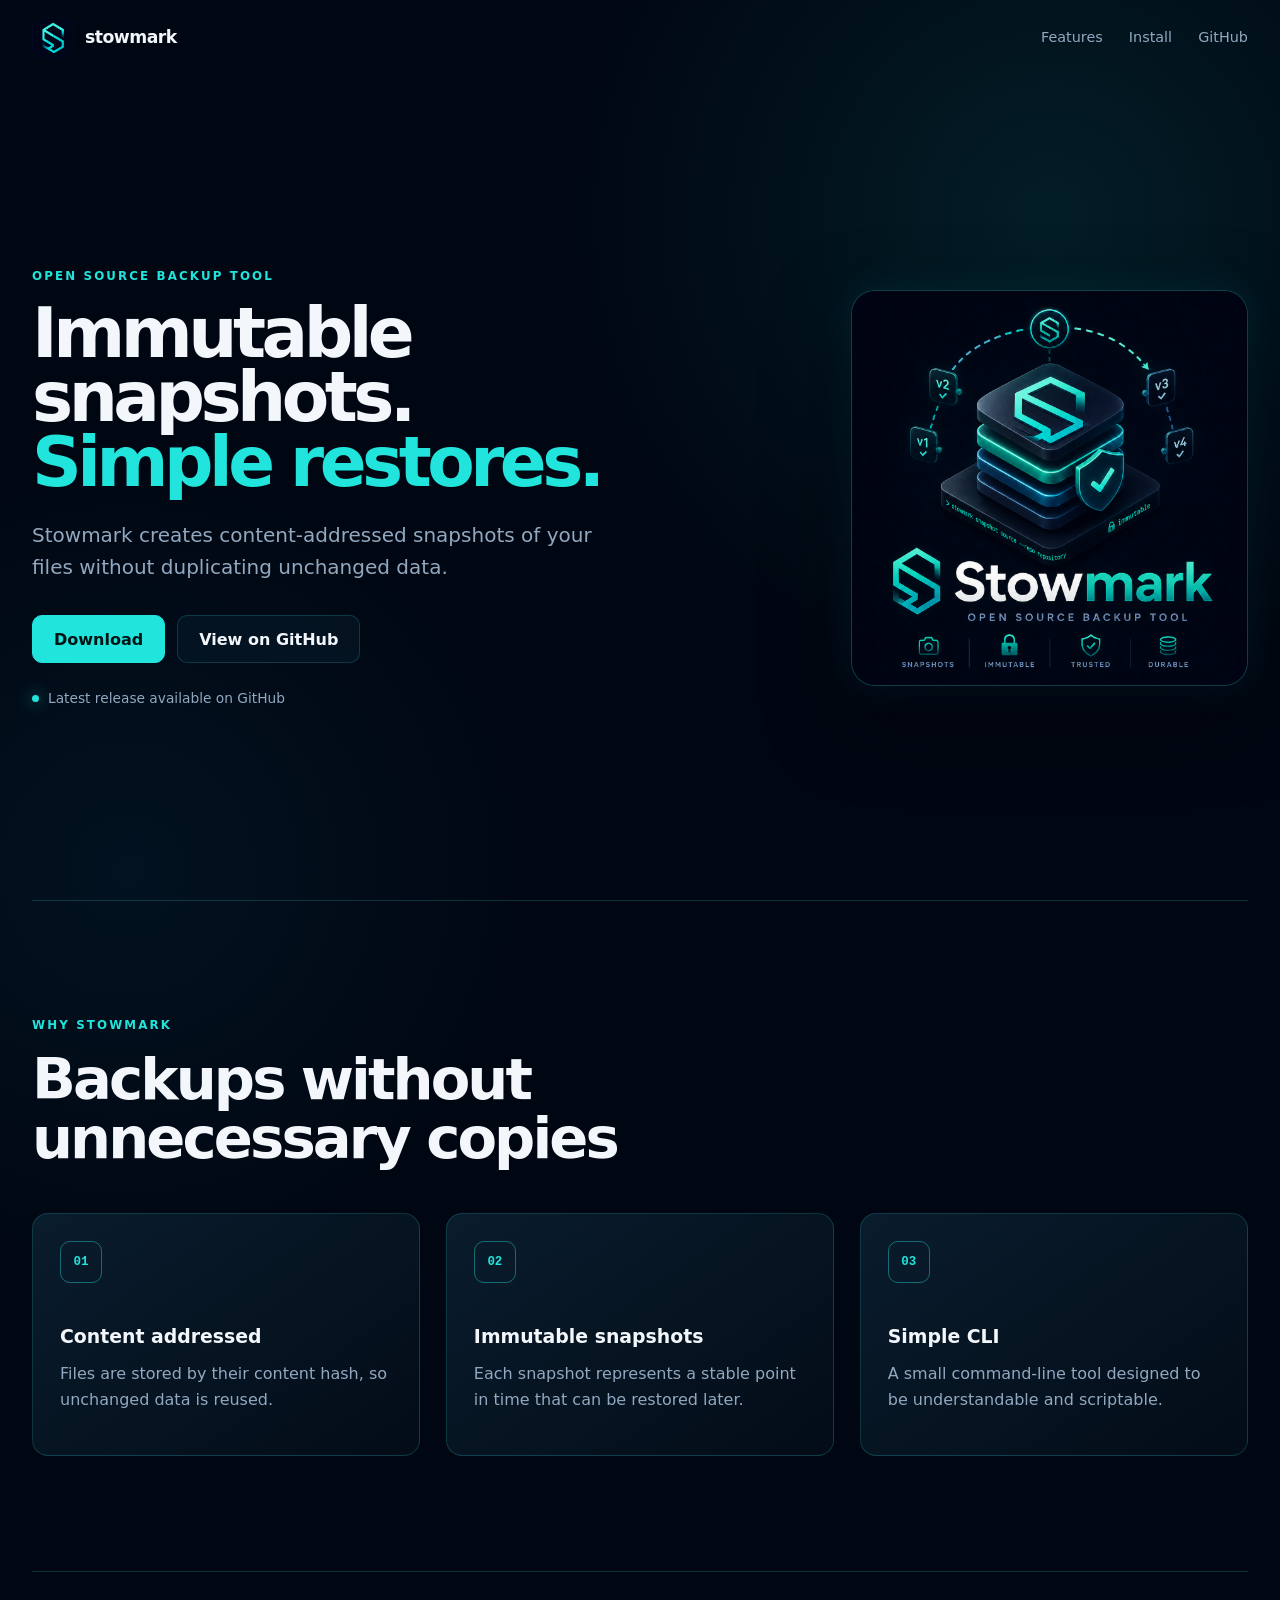
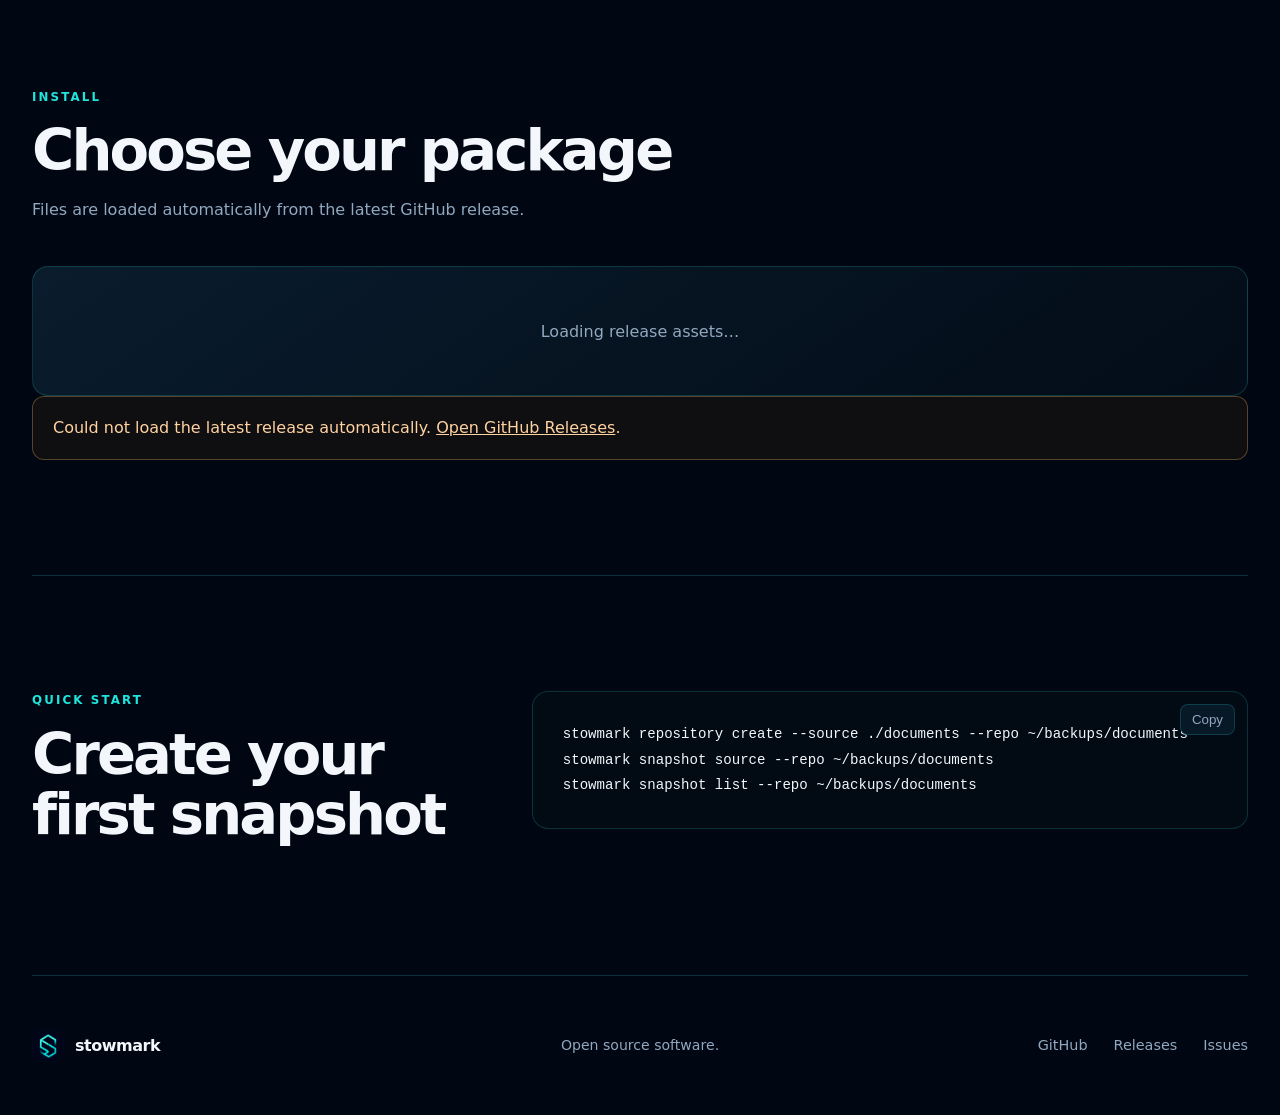
==== web/index.html @ eb245855 "Adding web" ====
<!doctype html>
<html lang="en">
<head>
  <meta charset="utf-8">
  <meta name="viewport" content="width=device-width, initial-scale=1">
  <meta name="description" content="Stowmark is a simple open-source snapshot and backup tool.">
  <meta name="theme-color" content="#00061a">

  <meta property="og:title" content="Stowmark">
  <meta property="og:description" content="Immutable snapshots. Simple restores.">
  <meta property="og:type" content="website">
  <meta property="og:url" content="https://stowmark.dev">
  <meta property="og:image" content="https://stowmark.dev/assets/brand-image.png">

  <title>Stowmark — Snapshot & backup tool</title>

  <link rel="icon" href="assets/favicon.png" type="image/png">
  <link rel="stylesheet" href="styles.css">
  <script src="app.js" defer></script>
</head>
<body>
  <header class="site-header">
    <a class="brand" href="/" aria-label="Stowmark home">
      <img src="assets/favicon.png" alt="" width="42" height="42">
      <span>stowmark</span>
    </a>

    <nav aria-label="Main navigation">
      <a href="#features">Features</a>
      <a href="#install">Install</a>
      <a href="https://github.com/bruli-lab/stowmark" rel="noreferrer">GitHub</a>
    </nav>
  </header>

  <main>
    <section class="hero">
      <div class="hero-copy">
        <p class="eyebrow">OPEN SOURCE BACKUP TOOL</p>
        <h1>Immutable snapshots.<br><span>Simple restores.</span></h1>
        <p class="lead">
          Stowmark creates content-addressed snapshots of your files without
          duplicating unchanged data.
        </p>

        <div class="hero-actions">
          <a class="button button-primary" href="#downloads">Download</a>
          <a class="button button-secondary"
             href="https://github.com/bruli-lab/stowmark"
             rel="noreferrer">
            View on GitHub
          </a>
        </div>

        <p class="release-line">
          <span class="status-dot" aria-hidden="true"></span>
          <span id="release-summary">Loading latest release…</span>
        </p>
      </div>
      <div class="hero-visual">
        <figure class="brand-image-card">
          <img
            src="assets/brand-image.png"
            alt="Stowmark open source backup tool: snapshots, immutable storage, trusted and durable"
            width="1280"
            height="1280"
          >
        </figure>
      </div>
    </section>

    <section class="section" id="features">
      <div class="section-heading">
        <p class="eyebrow">WHY STOWMARK</p>
        <h2>Backups without unnecessary copies</h2>
      </div>

      <div class="feature-grid">
        <article class="feature-card">
          <div class="feature-icon">01</div>
          <h3>Content addressed</h3>
          <p>Files are stored by their content hash, so unchanged data is reused.</p>
        </article>

        <article class="feature-card">
          <div class="feature-icon">02</div>
          <h3>Immutable snapshots</h3>
          <p>Each snapshot represents a stable point in time that can be restored later.</p>
        </article>

        <article class="feature-card">
          <div class="feature-icon">03</div>
          <h3>Simple CLI</h3>
          <p>A small command-line tool designed to be understandable and scriptable.</p>
        </article>
      </div>
    </section>

    <section class="section install-section" id="install">
      <div class="section-heading">
        <p class="eyebrow">INSTALL</p>
        <h2>Choose your package</h2>
        <p id="downloads" class="section-description">
          Files are loaded automatically from the latest GitHub release.
        </p>
      </div>

      <div id="download-grid" class="download-grid" aria-live="polite">
        <div class="download-placeholder">Loading release assets…</div>
      </div>

      <div id="release-error" class="release-error" hidden>
        Could not load the latest release automatically.
        <a href="https://github.com/bruli-lab/stowmark/releases/latest">Open GitHub Releases</a>.
      </div>
    </section>

    <section class="section quick-start">
      <div>
        <p class="eyebrow">QUICK START</p>
        <h2>Create your first snapshot</h2>
      </div>

      <div class="code-block">
        <button type="button" class="copy-button" data-copy-target="quick-start-code">
          Copy
        </button>
        <pre><code id="quick-start-code">stowmark repository create --source ./documents --repo ~/backups/documents
stowmark snapshot source --repo ~/backups/documents
stowmark snapshot list --repo ~/backups/documents</code></pre>
      </div>
    </section>
  </main>

  <footer>
    <div class="footer-brand">
      <img src="assets/favicon.png" alt="" width="32" height="32">
      <span>stowmark</span>
    </div>
    <p>Open source software.</p>
    <div class="footer-links">
      <a href="https://github.com/bruli-lab/stowmark">GitHub</a>
      <a href="https://github.com/bruli-lab/stowmark/releases">Releases</a>
      <a href="https://github.com/bruli-lab/stowmark/issues">Issues</a>
    </div>
  </footer>
</body>
</html>
---- web/styles.css ----
:root {
  color-scheme: dark;
  --bg: #000712;
  --bg-soft: #03101c;
  --surface: #071827;
  --surface-2: #0b2031;
  --border: rgba(46, 231, 224, 0.18);
  --border-hover: rgba(46, 231, 224, 0.4);
  --text: #f3f7fb;
  --muted: #91a8c0;
  --accent: #21e4dc;
  --accent-soft: #55f1e6;
  --blue: #2498c7;
  --max-width: 1540px;
}

* {
  box-sizing: border-box;
}

html {
  scroll-behavior: smooth;
}

body {
  margin: 0;
  min-width: 320px;
  color: var(--text);
  background:
    radial-gradient(circle at 82% 8%, rgba(33, 228, 220, 0.1), transparent 30rem),
    radial-gradient(circle at 10% 32%, rgba(36, 152, 199, 0.08), transparent 25rem),
    var(--bg);
  font-family: Inter, ui-sans-serif, system-ui, -apple-system, BlinkMacSystemFont,
    "Segoe UI", sans-serif;
  line-height: 1.6;
}

a {
  color: inherit;
}

img {
  max-width: 100%;
}

.site-header,
.hero,
.section,
footer {
  width: min(calc(100% - clamp(32px, 5vw, 96px)), var(--max-width));
  margin-inline: auto;
}

.site-header {
  min-height: 76px;
  display: flex;
  align-items: center;
  justify-content: space-between;
  gap: 24px;
}

.brand,
.footer-brand {
  display: inline-flex;
  align-items: center;
  gap: 11px;
  color: var(--text);
  text-decoration: none;
  font-weight: 760;
  letter-spacing: -0.03em;
}

.brand img,
.footer-brand img {
  display: block;
  border-radius: 10px;
}

.brand {
  font-size: 1.08rem;
}

nav,
.footer-links {
  display: flex;
  align-items: center;
  gap: 26px;
}

nav a,
.footer-links a {
  color: var(--muted);
  text-decoration: none;
  font-size: 0.9rem;
}

nav a:hover,
.footer-links a:hover {
  color: var(--accent-soft);
}

.hero {
  min-height: calc(100vh - 76px);
  padding: clamp(56px, 7vw, 108px) 0;
  display: grid;
  grid-template-columns: minmax(0, 1.18fr) minmax(320px, 0.82fr);
  align-items: center;
  gap: clamp(52px, 6vw, 112px);
}

.hero-copy {
  min-width: 0;
  max-width: 780px;
}

.eyebrow {
  margin: 0 0 15px;
  color: var(--accent);
  font-size: 0.74rem;
  font-weight: 800;
  letter-spacing: 0.18em;
}

h1,
h2,
h3,
p {
  margin-top: 0;
}

h1 {
  margin-bottom: 24px;
  font-size: clamp(3.6rem, 5.4vw, 6.6rem);
  line-height: 0.94;
  letter-spacing: -0.065em;
}

h1 span {
  color: var(--accent);
}

.lead {
  max-width: 580px;
  margin-bottom: 32px;
  color: var(--muted);
  font-size: clamp(1.05rem, 1.6vw, 1.25rem);
}

.hero-actions {
  display: flex;
  flex-wrap: wrap;
  gap: 12px;
}

.button {
  min-height: 48px;
  padding: 0 21px;
  border: 1px solid var(--border);
  border-radius: 10px;
  display: inline-flex;
  align-items: center;
  justify-content: center;
  text-decoration: none;
  font-weight: 750;
  transition: transform 160ms ease, border-color 160ms ease, background 160ms ease;
}

.button:hover {
  transform: translateY(-2px);
}

.button-primary {
  border-color: var(--accent);
  color: #001416;
  background: var(--accent);
}

.button-primary:hover {
  background: var(--accent-soft);
}

.button-secondary {
  background: rgba(7, 24, 39, 0.68);
}

.button-secondary:hover {
  border-color: var(--border-hover);
}

.release-line {
  margin: 24px 0 0;
  display: flex;
  align-items: center;
  gap: 9px;
  color: var(--muted);
  font-size: 0.86rem;
}

.status-dot {
  width: 7px;
  height: 7px;
  flex: 0 0 auto;
  border-radius: 50%;
  background: var(--accent);
  box-shadow: 0 0 16px rgba(33, 228, 220, 0.8);
}

.hero-visual {
  min-width: 0;
  width: clamp(320px, 31vw, 520px);
  max-width: 100%;
  justify-self: end;
}

.brand-image-card {
  width: 100%;
  max-width: 100%;
  margin: 0;
  overflow: hidden;
  border: 1px solid var(--border);
  border-radius: 24px;
  background: var(--surface);
  box-shadow:
    0 28px 80px rgba(0, 2, 12, 0.55),
    0 0 38px rgba(33, 228, 220, 0.1);
}

.brand-image-card img {
  display: block;
  width: 100%;
  max-width: 100%;
  height: auto;
  aspect-ratio: 1 / 1;
  object-fit: contain;
}

.section {
  padding: clamp(76px, 9vw, 116px) 0;
  border-top: 1px solid var(--border);
}

.section-heading {
  max-width: 720px;
  margin-bottom: 44px;
}

h2 {
  margin-bottom: 16px;
  font-size: clamp(2.25rem, 4.5vw, 4rem);
  line-height: 1.03;
  letter-spacing: -0.05em;
}

h3 {
  margin-bottom: 10px;
  font-size: 1.18rem;
}

.section-description,
.feature-card p,
.download-card p,
footer p {
  color: var(--muted);
}

.feature-grid,
.download-grid {
  display: grid;
  grid-template-columns: repeat(3, minmax(0, 1fr));
  gap: clamp(18px, 2vw, 28px);
}

.feature-card,
.download-card,
.download-placeholder {
  min-width: 0;
  padding: 27px;
  border: 1px solid var(--border);
  border-radius: 16px;
  background: linear-gradient(145deg, rgba(11, 32, 49, 0.88), rgba(3, 13, 24, 0.92));
}

.feature-card {
  min-height: 218px;
}

.feature-icon {
  width: 42px;
  height: 42px;
  margin-bottom: 38px;
  border: 1px solid var(--border-hover);
  border-radius: 10px;
  display: grid;
  place-items: center;
  color: var(--accent);
  font: 700 0.78rem/1 monospace;
}

.download-card {
  min-height: 205px;
  display: flex;
  flex-direction: column;
}

.download-card-header {
  display: flex;
  align-items: flex-start;
  justify-content: space-between;
  gap: 14px;
}

.download-card h3 {
  overflow-wrap: anywhere;
}

.asset-size {
  flex: 0 0 auto;
  color: var(--muted);
  font-size: 0.8rem;
}

.asset-kind {
  margin-bottom: 22px;
  font-family: monospace;
  font-size: 0.8rem;
}

.download-link {
  margin-top: auto;
  color: var(--accent-soft);
  text-decoration: none;
  font-weight: 760;
}

.download-link::after {
  content: " ↓";
}

.download-placeholder {
  grid-column: 1 / -1;
  min-height: 130px;
  display: grid;
  place-items: center;
  color: var(--muted);
}

.release-error {
  padding: 18px 20px;
  border: 1px solid rgba(255, 184, 102, 0.3);
  border-radius: 12px;
  color: #ffd2a0;
  background: rgba(120, 67, 14, 0.12);
}

.quick-start {
  display: grid;
  grid-template-columns: minmax(240px, 0.75fr) minmax(0, 1.25fr);
  align-items: start;
  gap: clamp(34px, 6vw, 70px);
}

.code-block {
  min-width: 0;
  position: relative;
  overflow: hidden;
  border: 1px solid var(--border);
  border-radius: 16px;
  background: #020b14;
}

pre {
  margin: 0;
  overflow-x: auto;
}

.code-block pre {
  padding: 30px;
}

code {
  font-family: "SFMono-Regular", Consolas, "Liberation Mono", monospace;
  font-size: 0.88rem;
  line-height: 1.8;
}

.copy-button {
  position: absolute;
  top: 12px;
  right: 12px;
  padding: 7px 11px;
  border: 1px solid var(--border);
  border-radius: 8px;
  color: var(--muted);
  background: var(--surface);
  cursor: pointer;
}

.copy-button:hover {
  color: var(--text);
  border-color: var(--border-hover);
}

footer {
  min-height: 140px;
  padding: 38px 0;
  border-top: 1px solid var(--border);
  display: grid;
  grid-template-columns: 1fr auto 1fr;
  align-items: center;
  gap: 24px;
}

footer p {
  margin: 0;
  font-size: 0.88rem;
}

.footer-links {
  justify-self: end;
}

@media (max-width: 1180px) {
  .hero {
    grid-template-columns: minmax(0, 1fr) minmax(300px, 420px);
    gap: 48px;
  }

  .hero-visual {
    width: min(100%, 420px);
  }

  h1 {
    font-size: clamp(3.2rem, 6vw, 5.2rem);
  }

  .feature-grid,
  .download-grid {
    grid-template-columns: repeat(2, minmax(0, 1fr));
  }
}

@media (max-width: 860px) {
  .hero {
    min-height: auto;
    grid-template-columns: 1fr;
    gap: 44px;
  }

  .hero-copy {
    max-width: 760px;
  }

  .hero-visual {
    width: min(78vw, 520px);
    justify-self: center;
  }
}

@media (max-width: 760px) {
  .site-header,
  .hero,
  .section,
  footer {
    width: min(calc(100% - 32px), var(--max-width));
  }

  .site-header {
    min-height: 68px;
  }

  nav {
    gap: 18px;
  }

  .hero {
    padding: 54px 0 76px;
    gap: 40px;
  }

  .hero-copy {
    max-width: 620px;
  }

  .hero-visual {
    width: min(88vw, 500px);
    max-width: 100%;
    justify-self: center;
  }

  .quick-start {
    grid-template-columns: 1fr;
  }

  footer {
    grid-template-columns: 1fr;
  }

  .footer-links {
    justify-self: start;
  }
}

@media (max-width: 540px) {
  .site-header,
  .hero,
  .section,
  footer {
    width: min(calc(100% - 24px), var(--max-width));
  }

  nav a:not(:last-child) {
    display: none;
  }

  h1 {
    font-size: clamp(2.75rem, 15vw, 4rem);
  }

  .lead {
    font-size: 1rem;
  }

  .hero-actions {
    display: grid;
    grid-template-columns: 1fr;
  }

  .button {
    width: 100%;
  }

  .hero-visual {
    width: 100%;
  }

  .brand-image-card {
    border-radius: 17px;
  }

  .feature-grid,
  .download-grid {
    grid-template-columns: 1fr;
  }

  .feature-card,
  .download-card {
    min-height: auto;
  }

  .code-block pre {
    padding: 54px 20px 22px;
  }

  code {
    font-size: 0.8rem;
  }
}

::selection {
  color: #001416;
  background: var(--accent);
}


@media (max-width: 380px) {
  .hero-visual {
    width: 100%;
  }

  .brand-image-card {
    border-radius: 14px;
  }
}
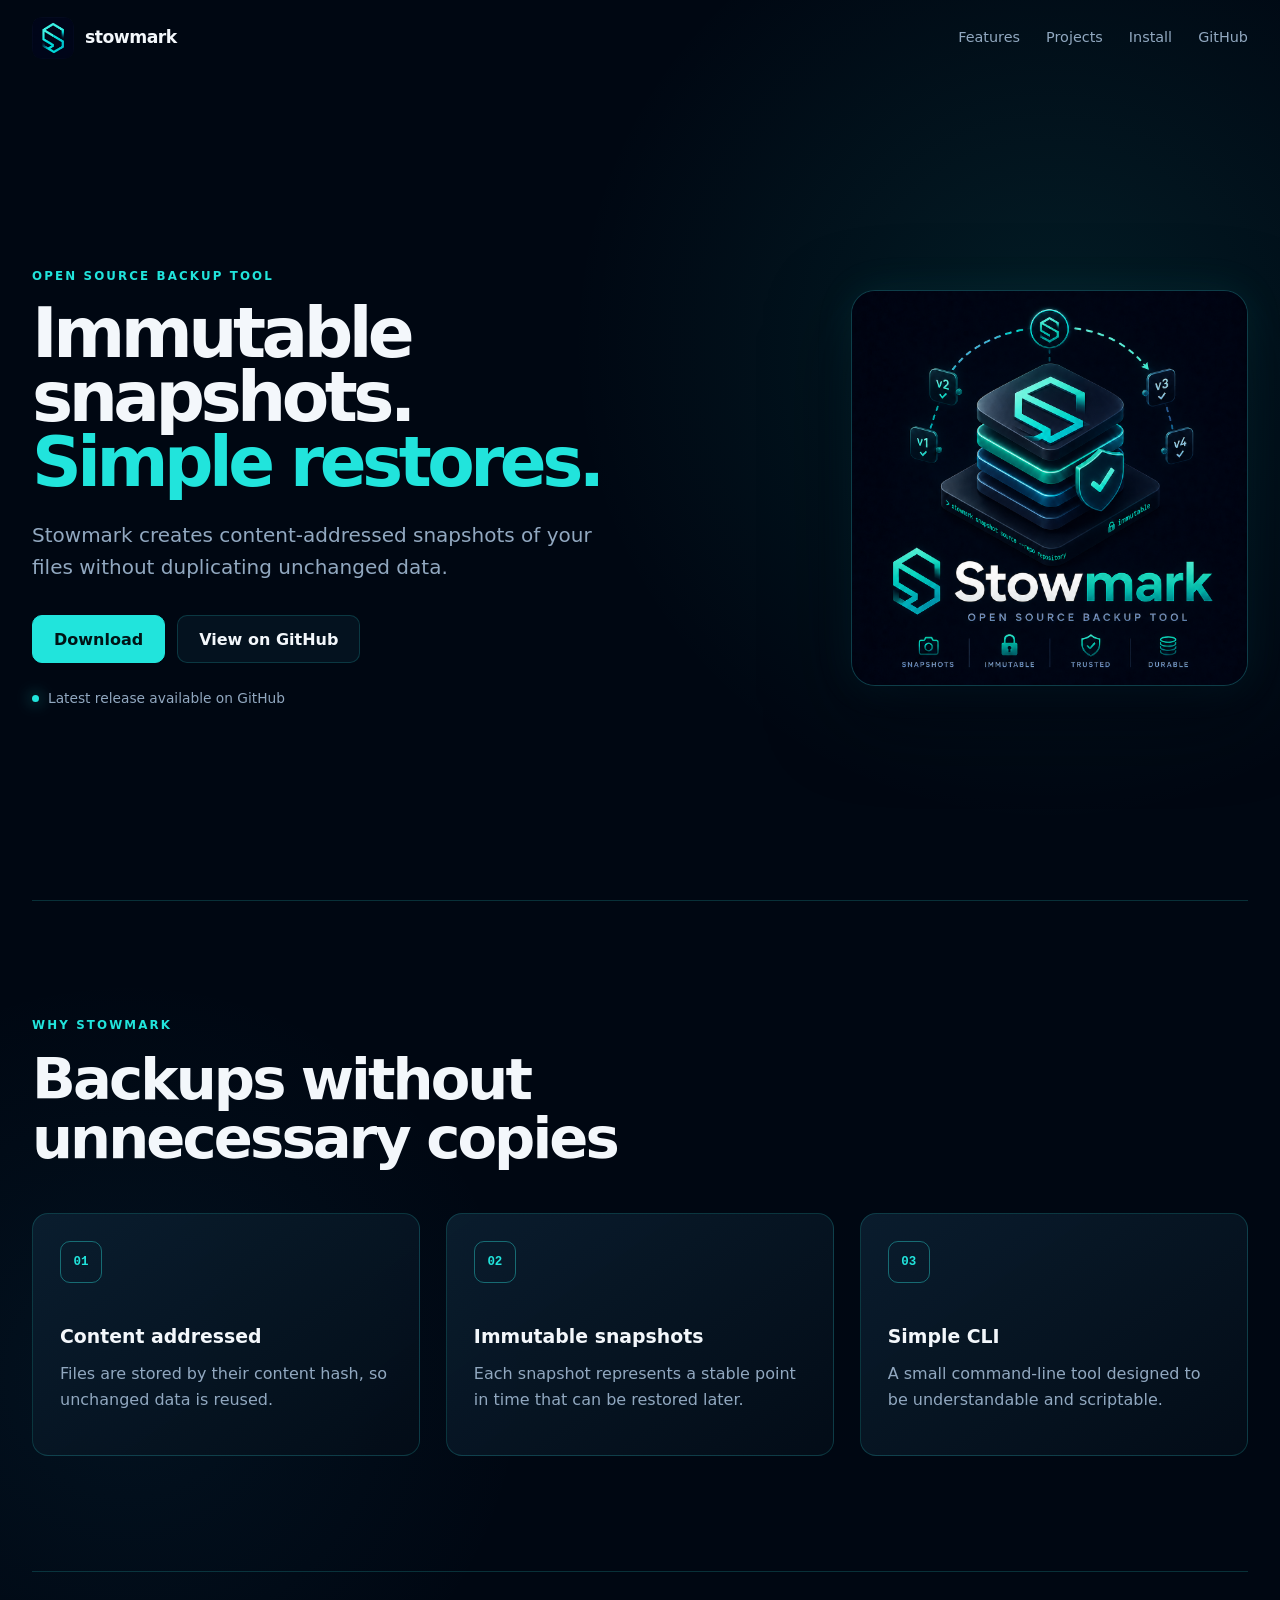
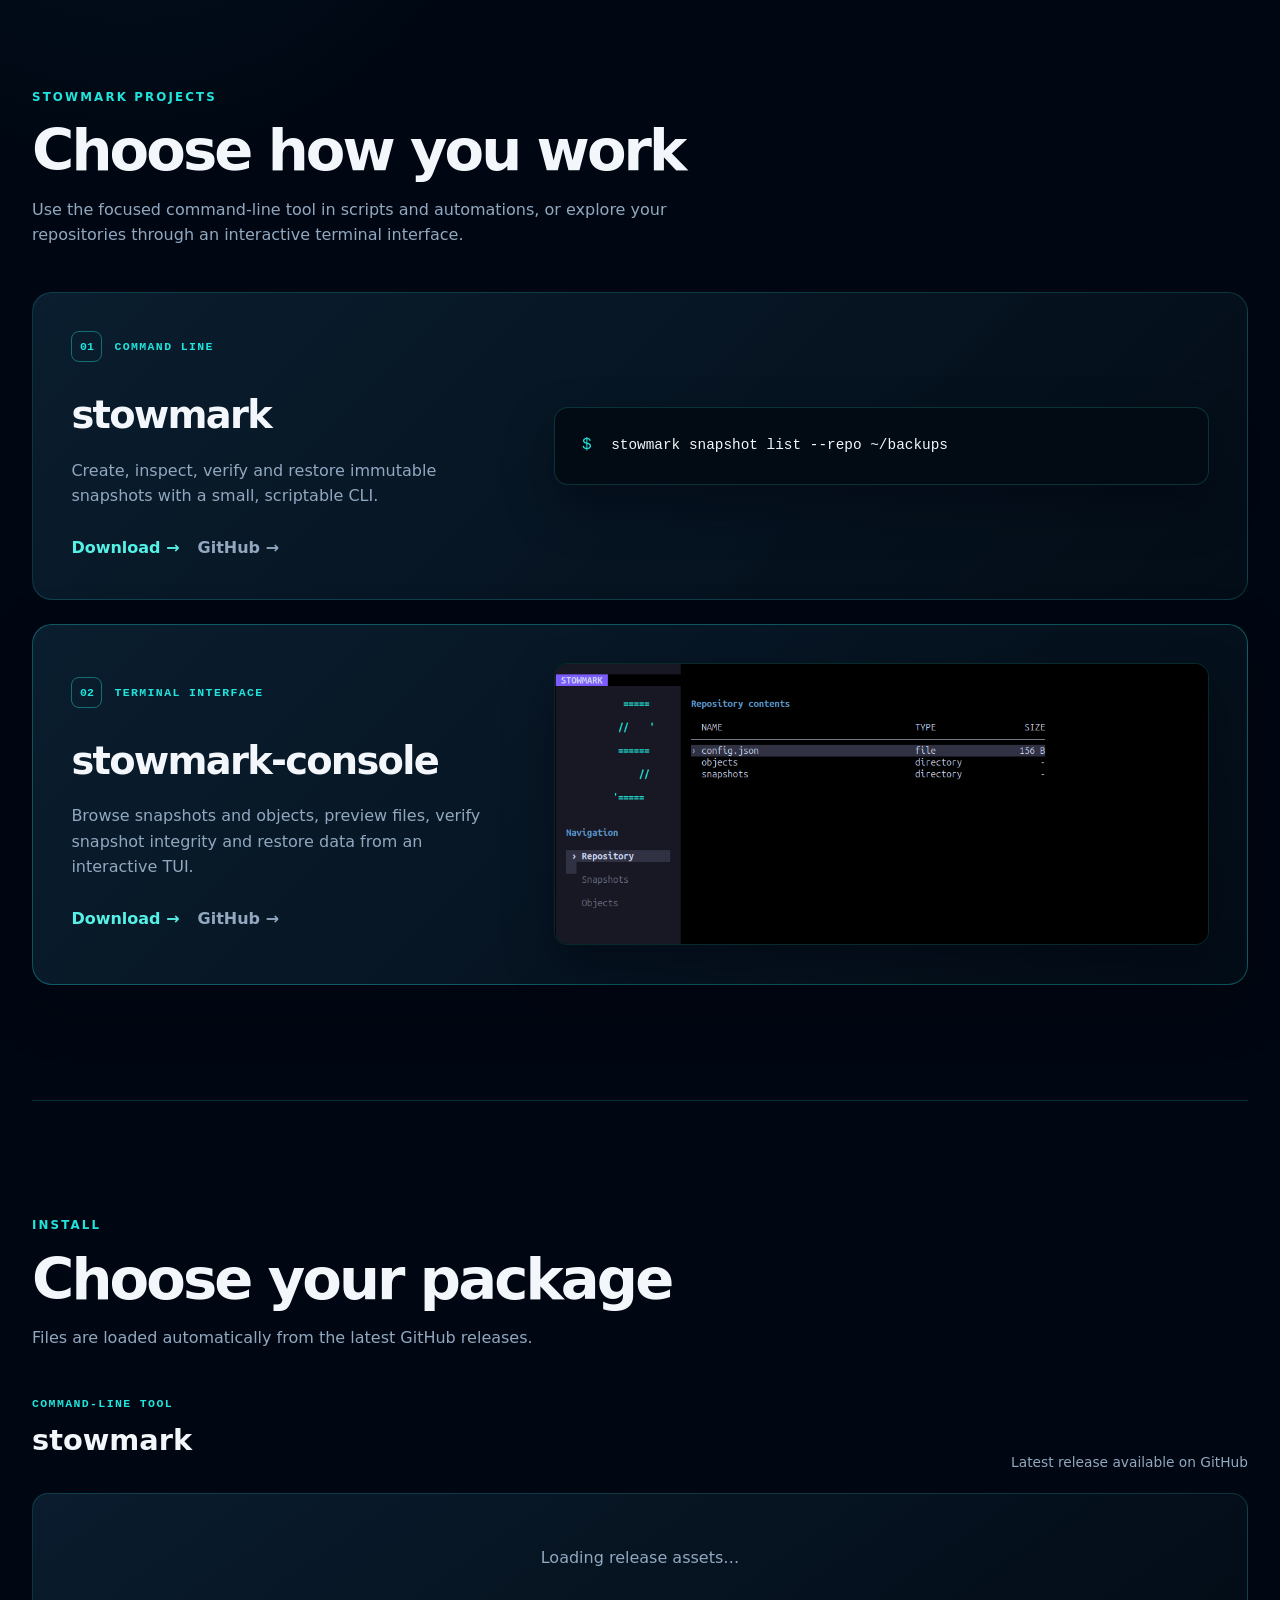
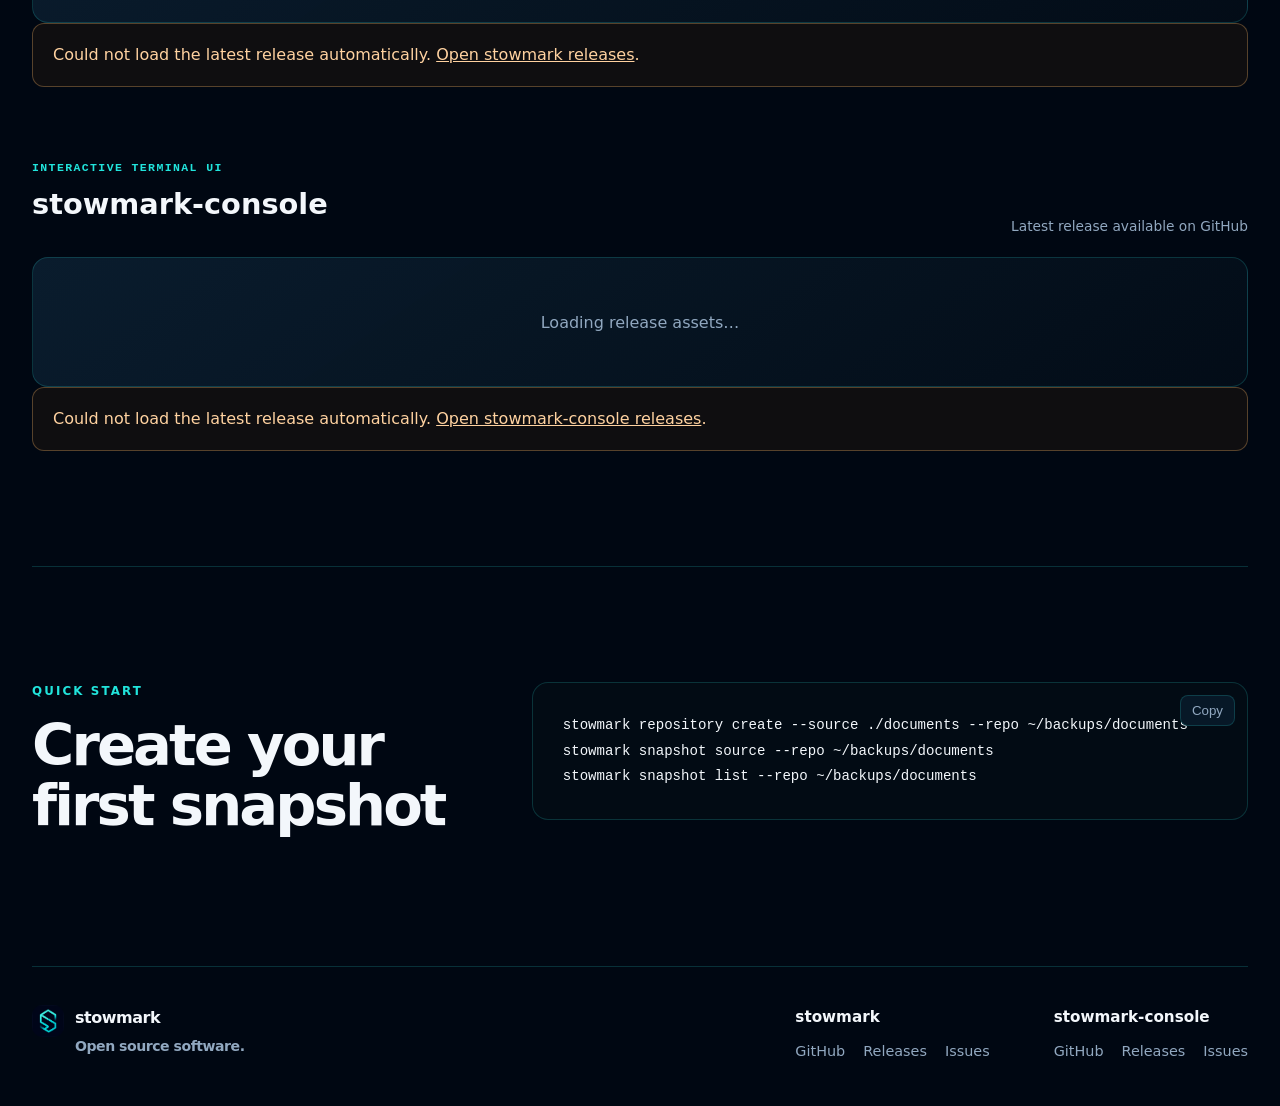
==== commit 0c692401: "Update web." ====
--- a/web/index.html
+++ b/web/index.html
@@ -1,147 +1,270 @@
- <!doctype html>
+<!doctype html>
 <html lang="en">
 <head>
-  <meta charset="utf-8">
-  <meta name="viewport" content="width=device-width, initial-scale=1">
-  <meta name="description" content="Stowmark is a simple open-source snapshot and backup tool.">
-  <meta name="theme-color" content="#00061a">
-
-  <meta property="og:title" content="Stowmark">
-  <meta property="og:description" content="Immutable snapshots. Simple restores.">
-  <meta property="og:type" content="website">
-  <meta property="og:url" content="https://stowmark.dev">
-  <meta property="og:image" content="https://stowmark.dev/assets/brand-image.png">
-
-  <title>Stowmark — Snapshot & backup tool</title>
-
-  <link rel="icon" href="assets/favicon.png" type="image/png">
-  <link rel="stylesheet" href="styles.css">
-  <script src="app.js" defer></script>
+    <meta charset="utf-8">
+    <meta name="viewport" content="width=device-width, initial-scale=1">
+    <meta name="description" content="Stowmark is a simple open-source snapshot and backup tool.">
+    <meta name="theme-color" content="#00061a">
+
+    <meta property="og:title" content="Stowmark">
+    <meta property="og:description" content="Immutable snapshots. Simple restores.">
+    <meta property="og:type" content="website">
+    <meta property="og:url" content="https://stowmark.dev">
+    <meta property="og:image" content="https://stowmark.dev/assets/brand-image.png">
+
+    <title>Stowmark — Snapshot & backup tool</title>
+
+    <link rel="icon" href="assets/favicon.png" type="image/png">
+    <link rel="stylesheet" href="styles.css">
+    <script src="app.js" defer></script>
 </head>
 <body>
-  <header class="site-header">
+<header class="site-header">
     <a class="brand" href="/" aria-label="Stowmark home">
-      <img src="assets/favicon.png" alt="" width="42" height="42">
-      <span>stowmark</span>
+        <img src="assets/favicon.png" alt="" width="42" height="42">
+        <span>stowmark</span>
     </a>
 
     <nav aria-label="Main navigation">
-      <a href="#features">Features</a>
-      <a href="#install">Install</a>
-      <a href="https://github.com/bruli-lab/stowmark" rel="noreferrer">GitHub</a>
+        <a href="#features">Features</a>
+        <a href="#projects">Projects</a>
+        <a href="#install">Install</a>
+        <a href="https://github.com/bruli-lab/stowmark" rel="noreferrer">GitHub</a>
     </nav>
-  </header>
-
-  <main>
+</header>
+
+<main>
     <section class="hero">
-      <div class="hero-copy">
-        <p class="eyebrow">OPEN SOURCE BACKUP TOOL</p>
-        <h1>Immutable snapshots.<br><span>Simple restores.</span></h1>
-        <p class="lead">
-          Stowmark creates content-addressed snapshots of your files without
-          duplicating unchanged data.
-        </p>
-
-        <div class="hero-actions">
-          <a class="button button-primary" href="#downloads">Download</a>
-          <a class="button button-secondary"
-             href="https://github.com/bruli-lab/stowmark"
-             rel="noreferrer">
-            View on GitHub
-          </a>
-        </div>
-
-        <p class="release-line">
-          <span class="status-dot" aria-hidden="true"></span>
-          <span id="release-summary">Loading latest release…</span>
-        </p>
-      </div>
-      <div class="hero-visual">
-        <figure class="brand-image-card">
-          <img
-            src="assets/brand-image.png"
-            alt="Stowmark open source backup tool: snapshots, immutable storage, trusted and durable"
-            width="1280"
-            height="1280"
-          >
-        </figure>
-      </div>
+        <div class="hero-copy">
+            <p class="eyebrow">OPEN SOURCE BACKUP TOOL</p>
+            <h1>Immutable snapshots.<br><span>Simple restores.</span></h1>
+            <p class="lead">
+                Stowmark creates content-addressed snapshots of your files without
+                duplicating unchanged data.
+            </p>
+
+            <div class="hero-actions">
+                <a class="button button-primary" href="#downloads">Download</a>
+                <a class="button button-secondary"
+                   href="https://github.com/bruli-lab/stowmark"
+                   rel="noreferrer">
+                    View on GitHub
+                </a>
+            </div>
+
+            <p class="release-line">
+                <span class="status-dot" aria-hidden="true"></span>
+                <span id="release-summary">Loading latest release…</span>
+            </p>
+        </div>
+        <div class="hero-visual">
+            <figure class="brand-image-card">
+                <img
+                        src="assets/brand-image.png"
+                        alt="Stowmark open source backup tool: snapshots, immutable storage, trusted and durable"
+                        width="1280"
+                        height="1280"
+                >
+            </figure>
+        </div>
     </section>
 
     <section class="section" id="features">
-      <div class="section-heading">
-        <p class="eyebrow">WHY STOWMARK</p>
-        <h2>Backups without unnecessary copies</h2>
-      </div>
-
-      <div class="feature-grid">
-        <article class="feature-card">
-          <div class="feature-icon">01</div>
-          <h3>Content addressed</h3>
-          <p>Files are stored by their content hash, so unchanged data is reused.</p>
-        </article>
-
-        <article class="feature-card">
-          <div class="feature-icon">02</div>
-          <h3>Immutable snapshots</h3>
-          <p>Each snapshot represents a stable point in time that can be restored later.</p>
-        </article>
-
-        <article class="feature-card">
-          <div class="feature-icon">03</div>
-          <h3>Simple CLI</h3>
-          <p>A small command-line tool designed to be understandable and scriptable.</p>
-        </article>
-      </div>
+        <div class="section-heading">
+            <p class="eyebrow">WHY STOWMARK</p>
+            <h2>Backups without unnecessary copies</h2>
+        </div>
+
+        <div class="feature-grid">
+            <article class="feature-card">
+                <div class="feature-icon">01</div>
+                <h3>Content addressed</h3>
+                <p>Files are stored by their content hash, so unchanged data is reused.</p>
+            </article>
+
+            <article class="feature-card">
+                <div class="feature-icon">02</div>
+                <h3>Immutable snapshots</h3>
+                <p>Each snapshot represents a stable point in time that can be restored later.</p>
+            </article>
+
+            <article class="feature-card">
+                <div class="feature-icon">03</div>
+                <h3>Simple CLI</h3>
+                <p>A small command-line tool designed to be understandable and scriptable.</p>
+            </article>
+        </div>
+    </section>
+
+    <section class="section projects-section" id="projects">
+        <div class="section-heading">
+            <p class="eyebrow">STOWMARK PROJECTS</p>
+            <h2>Choose how you work</h2>
+            <p class="section-description">
+                Use the focused command-line tool in scripts and automations, or explore
+                your repositories through an interactive terminal interface.
+            </p>
+        </div>
+
+        <div class="project-grid">
+            <article class="project-card">
+                <div class="project-card-copy">
+                    <div class="project-label">
+                        <span class="project-number">01</span>
+                        <span>Command line</span>
+                    </div>
+                    <h3>stowmark</h3>
+                    <p>
+                        Create, inspect, verify and restore immutable snapshots with a
+                        small, scriptable CLI.
+                    </p>
+                    <div class="project-links">
+                        <a class="project-link" href="#install">Download</a>
+                        <a class="project-link project-link-secondary"
+                           href="https://github.com/bruli-lab/stowmark"
+                           rel="noreferrer">
+                            GitHub
+                        </a>
+                    </div>
+                </div>
+
+                <div class="project-code" aria-label="Stowmark command-line example">
+                    <span class="terminal-prompt">$</span>
+                    <code>stowmark snapshot list --repo ~/backups</code>
+                </div>
+            </article>
+
+            <article class="project-card project-card-console">
+                <div class="project-card-copy">
+                    <div class="project-label">
+                        <span class="project-number">02</span>
+                        <span>Terminal interface</span>
+                    </div>
+                    <h3>stowmark-console</h3>
+                    <p>
+                        Browse snapshots and objects, preview files, verify snapshot
+                        integrity and restore data from an interactive TUI.
+                    </p>
+                    <div class="project-links">
+                        <a class="project-link"
+                           href="#console-downloads">
+                            Download
+                        </a>
+                        <a class="project-link project-link-secondary"
+                           href="https://github.com/bruli-lab/stowmark-console"
+                           rel="noreferrer">
+                            GitHub
+                        </a>
+                    </div>
+                </div>
+
+                <figure class="console-preview">
+                    <img
+                            src="./assets/stowmark-console.png"
+                            alt="stowmark-console showing the repository contents, navigation menu and STOWMARK ASCII logo"
+                            width="1000"
+                            height="430"
+                            loading="lazy"
+                    >
+                </figure>
+            </article>
+        </div>
     </section>
 
     <section class="section install-section" id="install">
-      <div class="section-heading">
-        <p class="eyebrow">INSTALL</p>
-        <h2>Choose your package</h2>
-        <p id="downloads" class="section-description">
-          Files are loaded automatically from the latest GitHub release.
-        </p>
-      </div>
-
-      <div id="download-grid" class="download-grid" aria-live="polite">
-        <div class="download-placeholder">Loading release assets…</div>
-      </div>
-
-      <div id="release-error" class="release-error" hidden>
-        Could not load the latest release automatically.
-        <a href="https://github.com/bruli-lab/stowmark/releases/latest">Open GitHub Releases</a>.
-      </div>
+        <div class="section-heading">
+            <p class="eyebrow">INSTALL</p>
+            <h2>Choose your package</h2>
+            <p class="section-description">
+                Files are loaded automatically from the latest GitHub releases.
+            </p>
+        </div>
+
+        <div class="release-group" id="downloads">
+            <div class="release-group-heading">
+                <div>
+                    <p class="release-project-label">COMMAND-LINE TOOL</p>
+                    <h3>stowmark</h3>
+                </div>
+                <p id="stowmark-release-summary">Loading latest release…</p>
+            </div>
+
+            <div id="stowmark-download-grid" class="download-grid" aria-live="polite">
+                <div class="download-placeholder">Loading release assets…</div>
+            </div>
+
+            <div id="stowmark-release-error" class="release-error" hidden>
+                Could not load the latest release automatically.
+                <a href="https://github.com/bruli-lab/stowmark/releases/latest">Open stowmark releases</a>.
+            </div>
+        </div>
+
+        <div class="release-group" id="console-downloads">
+            <div class="release-group-heading">
+                <div>
+                    <p class="release-project-label">INTERACTIVE TERMINAL UI</p>
+                    <h3>stowmark-console</h3>
+                </div>
+                <p id="console-release-summary">Loading latest release…</p>
+            </div>
+
+            <div id="console-download-grid" class="download-grid" aria-live="polite">
+                <div class="download-placeholder">Loading release assets…</div>
+            </div>
+
+            <div id="console-release-error" class="release-error" hidden>
+                Could not load the latest release automatically.
+                <a href="https://github.com/bruli-lab/stowmark-console/releases/latest">Open stowmark-console
+                    releases</a>.
+            </div>
+        </div>
     </section>
 
     <section class="section quick-start">
-      <div>
-        <p class="eyebrow">QUICK START</p>
-        <h2>Create your first snapshot</h2>
-      </div>
-
-      <div class="code-block">
-        <button type="button" class="copy-button" data-copy-target="quick-start-code">
-          Copy
-        </button>
-        <pre><code id="quick-start-code">stowmark repository create --source ./documents --repo ~/backups/documents
+        <div>
+            <p class="eyebrow">QUICK START</p>
+            <h2>Create your first snapshot</h2>
+        </div>
+
+        <div class="code-block">
+            <button type="button" class="copy-button" data-copy-target="quick-start-code">
+                Copy
+            </button>
+            <pre><code id="quick-start-code">stowmark repository create --source ./documents --repo ~/backups/documents
 stowmark snapshot source --repo ~/backups/documents
 stowmark snapshot list --repo ~/backups/documents</code></pre>
-      </div>
-    </section>
-  </main>
-
-  <footer>
+        </div>
+    </section>
+</main>
+
+<footer>
     <div class="footer-brand">
-      <img src="assets/favicon.png" alt="" width="32" height="32">
-      <span>stowmark</span>
+        <img src="assets/favicon.png" alt="" width="32" height="32">
+        <div>
+            <span>stowmark</span>
+            <p>Open source software.</p>
+        </div>
     </div>
-    <p>Open source software.</p>
-    <div class="footer-links">
-      <a href="https://github.com/bruli-lab/stowmark">GitHub</a>
-      <a href="https://github.com/bruli-lab/stowmark/releases">Releases</a>
-      <a href="https://github.com/bruli-lab/stowmark/issues">Issues</a>
+
+    <div class="footer-projects">
+        <div class="footer-project">
+            <strong>stowmark</strong>
+            <div class="footer-links">
+                <a href="https://github.com/bruli-lab/stowmark">GitHub</a>
+                <a href="https://github.com/bruli-lab/stowmark/releases">Releases</a>
+                <a href="https://github.com/bruli-lab/stowmark/issues">Issues</a>
+            </div>
+        </div>
+
+        <div class="footer-project">
+            <strong>stowmark-console</strong>
+            <div class="footer-links">
+                <a href="https://github.com/bruli-lab/stowmark-console">GitHub</a>
+                <a href="https://github.com/bruli-lab/stowmark-console/releases">Releases</a>
+                <a href="https://github.com/bruli-lab/stowmark-console/issues">Issues</a>
+            </div>
+        </div>
     </div>
-  </footer>
+</footer>
 </body>
 </html>
--- a/web/styles.css
+++ b/web/styles.css
@@ -1,573 +1,791 @@
 :root {
-  color-scheme: dark;
-  --bg: #000712;
-  --bg-soft: #03101c;
-  --surface: #071827;
-  --surface-2: #0b2031;
-  --border: rgba(46, 231, 224, 0.18);
-  --border-hover: rgba(46, 231, 224, 0.4);
-  --text: #f3f7fb;
-  --muted: #91a8c0;
-  --accent: #21e4dc;
-  --accent-soft: #55f1e6;
-  --blue: #2498c7;
-  --max-width: 1540px;
+    color-scheme: dark;
+    --bg: #000712;
+    --bg-soft: #03101c;
+    --surface: #071827;
+    --surface-2: #0b2031;
+    --border: rgba(46, 231, 224, 0.18);
+    --border-hover: rgba(46, 231, 224, 0.4);
+    --text: #f3f7fb;
+    --muted: #91a8c0;
+    --accent: #21e4dc;
+    --accent-soft: #55f1e6;
+    --blue: #2498c7;
+    --max-width: 1540px;
 }
 
 * {
-  box-sizing: border-box;
+    box-sizing: border-box;
 }
 
 html {
-  scroll-behavior: smooth;
+    scroll-behavior: smooth;
 }
 
 body {
-  margin: 0;
-  min-width: 320px;
-  color: var(--text);
-  background:
-    radial-gradient(circle at 82% 8%, rgba(33, 228, 220, 0.1), transparent 30rem),
+    margin: 0;
+    min-width: 320px;
+    color: var(--text);
+    background: radial-gradient(circle at 82% 8%, rgba(33, 228, 220, 0.1), transparent 30rem),
     radial-gradient(circle at 10% 32%, rgba(36, 152, 199, 0.08), transparent 25rem),
     var(--bg);
-  font-family: Inter, ui-sans-serif, system-ui, -apple-system, BlinkMacSystemFont,
+    font-family: Inter, ui-sans-serif, system-ui, -apple-system, BlinkMacSystemFont,
     "Segoe UI", sans-serif;
-  line-height: 1.6;
+    line-height: 1.6;
 }
 
 a {
-  color: inherit;
+    color: inherit;
 }
 
 img {
-  max-width: 100%;
+    max-width: 100%;
 }
 
 .site-header,
 .hero,
 .section,
 footer {
-  width: min(calc(100% - clamp(32px, 5vw, 96px)), var(--max-width));
-  margin-inline: auto;
+    width: min(calc(100% - clamp(32px, 5vw, 96px)), var(--max-width));
+    margin-inline: auto;
 }
 
 .site-header {
-  min-height: 76px;
-  display: flex;
-  align-items: center;
-  justify-content: space-between;
-  gap: 24px;
+    min-height: 76px;
+    display: flex;
+    align-items: center;
+    justify-content: space-between;
+    gap: 24px;
 }
 
 .brand,
 .footer-brand {
-  display: inline-flex;
-  align-items: center;
-  gap: 11px;
-  color: var(--text);
-  text-decoration: none;
-  font-weight: 760;
-  letter-spacing: -0.03em;
+    display: inline-flex;
+    align-items: center;
+    gap: 11px;
+    color: var(--text);
+    text-decoration: none;
+    font-weight: 760;
+    letter-spacing: -0.03em;
 }
 
 .brand img,
 .footer-brand img {
-  display: block;
-  border-radius: 10px;
+    display: block;
+    border-radius: 10px;
 }
 
 .brand {
-  font-size: 1.08rem;
+    font-size: 1.08rem;
 }
 
 nav,
 .footer-links {
-  display: flex;
-  align-items: center;
-  gap: 26px;
+    display: flex;
+    align-items: center;
+    gap: 26px;
 }
 
 nav a,
 .footer-links a {
-  color: var(--muted);
-  text-decoration: none;
-  font-size: 0.9rem;
+    color: var(--muted);
+    text-decoration: none;
+    font-size: 0.9rem;
 }
 
 nav a:hover,
 .footer-links a:hover {
-  color: var(--accent-soft);
+    color: var(--accent-soft);
 }
 
 .hero {
-  min-height: calc(100vh - 76px);
-  padding: clamp(56px, 7vw, 108px) 0;
-  display: grid;
-  grid-template-columns: minmax(0, 1.18fr) minmax(320px, 0.82fr);
-  align-items: center;
-  gap: clamp(52px, 6vw, 112px);
+    min-height: calc(100vh - 76px);
+    padding: clamp(56px, 7vw, 108px) 0;
+    display: grid;
+    grid-template-columns: minmax(0, 1.18fr) minmax(320px, 0.82fr);
+    align-items: center;
+    gap: clamp(52px, 6vw, 112px);
 }
 
 .hero-copy {
-  min-width: 0;
-  max-width: 780px;
+    min-width: 0;
+    max-width: 780px;
 }
 
 .eyebrow {
-  margin: 0 0 15px;
-  color: var(--accent);
-  font-size: 0.74rem;
-  font-weight: 800;
-  letter-spacing: 0.18em;
+    margin: 0 0 15px;
+    color: var(--accent);
+    font-size: 0.74rem;
+    font-weight: 800;
+    letter-spacing: 0.18em;
 }
 
 h1,
 h2,
 h3,
 p {
-  margin-top: 0;
+    margin-top: 0;
 }
 
 h1 {
-  margin-bottom: 24px;
-  font-size: clamp(3.6rem, 5.4vw, 6.6rem);
-  line-height: 0.94;
-  letter-spacing: -0.065em;
+    margin-bottom: 24px;
+    font-size: clamp(3.6rem, 5.4vw, 6.6rem);
+    line-height: 0.94;
+    letter-spacing: -0.065em;
 }
 
 h1 span {
-  color: var(--accent);
+    color: var(--accent);
 }
 
 .lead {
-  max-width: 580px;
-  margin-bottom: 32px;
-  color: var(--muted);
-  font-size: clamp(1.05rem, 1.6vw, 1.25rem);
+    max-width: 580px;
+    margin-bottom: 32px;
+    color: var(--muted);
+    font-size: clamp(1.05rem, 1.6vw, 1.25rem);
 }
 
 .hero-actions {
-  display: flex;
-  flex-wrap: wrap;
-  gap: 12px;
+    display: flex;
+    flex-wrap: wrap;
+    gap: 12px;
 }
 
 .button {
-  min-height: 48px;
-  padding: 0 21px;
-  border: 1px solid var(--border);
-  border-radius: 10px;
-  display: inline-flex;
-  align-items: center;
-  justify-content: center;
-  text-decoration: none;
-  font-weight: 750;
-  transition: transform 160ms ease, border-color 160ms ease, background 160ms ease;
+    min-height: 48px;
+    padding: 0 21px;
+    border: 1px solid var(--border);
+    border-radius: 10px;
+    display: inline-flex;
+    align-items: center;
+    justify-content: center;
+    text-decoration: none;
+    font-weight: 750;
+    transition: transform 160ms ease, border-color 160ms ease, background 160ms ease;
 }
 
 .button:hover {
-  transform: translateY(-2px);
+    transform: translateY(-2px);
 }
 
 .button-primary {
-  border-color: var(--accent);
-  color: #001416;
-  background: var(--accent);
+    border-color: var(--accent);
+    color: #001416;
+    background: var(--accent);
 }
 
 .button-primary:hover {
-  background: var(--accent-soft);
+    background: var(--accent-soft);
 }
 
 .button-secondary {
-  background: rgba(7, 24, 39, 0.68);
+    background: rgba(7, 24, 39, 0.68);
 }
 
 .button-secondary:hover {
-  border-color: var(--border-hover);
+    border-color: var(--border-hover);
 }
 
 .release-line {
-  margin: 24px 0 0;
-  display: flex;
-  align-items: center;
-  gap: 9px;
-  color: var(--muted);
-  font-size: 0.86rem;
+    margin: 24px 0 0;
+    display: flex;
+    align-items: center;
+    gap: 9px;
+    color: var(--muted);
+    font-size: 0.86rem;
 }
 
 .status-dot {
-  width: 7px;
-  height: 7px;
-  flex: 0 0 auto;
-  border-radius: 50%;
-  background: var(--accent);
-  box-shadow: 0 0 16px rgba(33, 228, 220, 0.8);
+    width: 7px;
+    height: 7px;
+    flex: 0 0 auto;
+    border-radius: 50%;
+    background: var(--accent);
+    box-shadow: 0 0 16px rgba(33, 228, 220, 0.8);
 }
 
 .hero-visual {
-  min-width: 0;
-  width: clamp(320px, 31vw, 520px);
-  max-width: 100%;
-  justify-self: end;
+    min-width: 0;
+    width: clamp(320px, 31vw, 520px);
+    max-width: 100%;
+    justify-self: end;
 }
 
 .brand-image-card {
-  width: 100%;
-  max-width: 100%;
-  margin: 0;
-  overflow: hidden;
-  border: 1px solid var(--border);
-  border-radius: 24px;
-  background: var(--surface);
-  box-shadow:
-    0 28px 80px rgba(0, 2, 12, 0.55),
+    width: 100%;
+    max-width: 100%;
+    margin: 0;
+    overflow: hidden;
+    border: 1px solid var(--border);
+    border-radius: 24px;
+    background: var(--surface);
+    box-shadow: 0 28px 80px rgba(0, 2, 12, 0.55),
     0 0 38px rgba(33, 228, 220, 0.1);
 }
 
 .brand-image-card img {
-  display: block;
-  width: 100%;
-  max-width: 100%;
-  height: auto;
-  aspect-ratio: 1 / 1;
-  object-fit: contain;
+    display: block;
+    width: 100%;
+    max-width: 100%;
+    height: auto;
+    aspect-ratio: 1 / 1;
+    object-fit: contain;
 }
 
 .section {
-  padding: clamp(76px, 9vw, 116px) 0;
-  border-top: 1px solid var(--border);
+    padding: clamp(76px, 9vw, 116px) 0;
+    border-top: 1px solid var(--border);
 }
 
 .section-heading {
-  max-width: 720px;
-  margin-bottom: 44px;
+    max-width: 720px;
+    margin-bottom: 44px;
 }
 
 h2 {
-  margin-bottom: 16px;
-  font-size: clamp(2.25rem, 4.5vw, 4rem);
-  line-height: 1.03;
-  letter-spacing: -0.05em;
+    margin-bottom: 16px;
+    font-size: clamp(2.25rem, 4.5vw, 4rem);
+    line-height: 1.03;
+    letter-spacing: -0.05em;
 }
 
 h3 {
-  margin-bottom: 10px;
-  font-size: 1.18rem;
+    margin-bottom: 10px;
+    font-size: 1.18rem;
 }
 
 .section-description,
 .feature-card p,
+.project-card p,
 .download-card p,
 footer p {
-  color: var(--muted);
+    color: var(--muted);
 }
 
 .feature-grid,
 .download-grid {
-  display: grid;
-  grid-template-columns: repeat(3, minmax(0, 1fr));
-  gap: clamp(18px, 2vw, 28px);
+    display: grid;
+    grid-template-columns: repeat(3, minmax(0, 1fr));
+    gap: clamp(18px, 2vw, 28px);
 }
 
 .feature-card,
 .download-card,
 .download-placeholder {
-  min-width: 0;
-  padding: 27px;
-  border: 1px solid var(--border);
-  border-radius: 16px;
-  background: linear-gradient(145deg, rgba(11, 32, 49, 0.88), rgba(3, 13, 24, 0.92));
+    min-width: 0;
+    padding: 27px;
+    border: 1px solid var(--border);
+    border-radius: 16px;
+    background: linear-gradient(145deg, rgba(11, 32, 49, 0.88), rgba(3, 13, 24, 0.92));
 }
 
 .feature-card {
-  min-height: 218px;
+    min-height: 218px;
 }
 
 .feature-icon {
-  width: 42px;
-  height: 42px;
-  margin-bottom: 38px;
-  border: 1px solid var(--border-hover);
-  border-radius: 10px;
-  display: grid;
-  place-items: center;
-  color: var(--accent);
-  font: 700 0.78rem/1 monospace;
+    width: 42px;
+    height: 42px;
+    margin-bottom: 38px;
+    border: 1px solid var(--border-hover);
+    border-radius: 10px;
+    display: grid;
+    place-items: center;
+    color: var(--accent);
+    font: 700 0.78rem/1 monospace;
+}
+
+.project-grid {
+    display: grid;
+    gap: 24px;
+}
+
+.project-card {
+    min-width: 0;
+    padding: clamp(25px, 3vw, 42px);
+    border: 1px solid var(--border);
+    border-radius: 20px;
+    display: grid;
+    grid-template-columns: minmax(260px, 0.78fr) minmax(0, 1.22fr);
+    align-items: center;
+    gap: clamp(32px, 5vw, 80px);
+    background: linear-gradient(135deg, rgba(11, 32, 49, 0.92), rgba(3, 13, 24, 0.96));
+}
+
+.project-card-console {
+    border-color: rgba(33, 228, 220, 0.32);
+    box-shadow: 0 20px 60px rgba(0, 2, 12, 0.22);
+}
+
+.project-card-copy {
+    min-width: 0;
+}
+
+.project-label {
+    margin-bottom: 22px;
+    display: flex;
+    align-items: center;
+    gap: 12px;
+    color: var(--accent);
+    font: 700 0.72rem/1 monospace;
+    letter-spacing: 0.12em;
+    text-transform: uppercase;
+}
+
+.project-number {
+    width: 31px;
+    height: 31px;
+    border: 1px solid var(--border-hover);
+    border-radius: 8px;
+    display: grid;
+    place-items: center;
+    letter-spacing: 0;
+}
+
+.project-card h3 {
+    margin-bottom: 12px;
+    font-size: clamp(1.8rem, 3vw, 2.65rem);
+    letter-spacing: -0.045em;
+}
+
+.project-card p {
+    max-width: 540px;
+    margin-bottom: 26px;
+}
+
+.project-links {
+    display: flex;
+    flex-wrap: wrap;
+    gap: 18px;
+}
+
+.project-link {
+    color: var(--accent-soft);
+    text-decoration: none;
+    font-weight: 760;
+}
+
+.project-link::after {
+    content: " →";
+}
+
+.project-link-secondary {
+    color: var(--muted);
+}
+
+.project-link:hover {
+    color: var(--text);
+}
+
+.project-code,
+.console-preview {
+    min-width: 0;
+    border: 1px solid var(--border);
+    border-radius: 14px;
+    font-family: "SFMono-Regular", Consolas, "Liberation Mono", monospace;
+    background: #020b14;
+    box-shadow: 0 22px 48px rgba(0, 2, 12, 0.38);
+}
+
+.project-code {
+    padding: 25px 27px;
+    overflow-x: auto;
+    color: var(--text);
+    white-space: nowrap;
+}
+
+.project-code code {
+    font-size: clamp(0.75rem, 1.25vw, 0.9rem);
+}
+
+.terminal-prompt {
+    margin-right: 10px;
+    color: var(--accent);
+}
+
+.console-preview {
+    margin: 0;
+    overflow: hidden;
+    line-height: 0;
+    background: #000;
+}
+
+.console-preview img {
+    display: block;
+    width: 100%;
+    height: auto;
+    object-fit: contain;
+}
+
+.release-group + .release-group {
+    margin-top: clamp(42px, 7vw, 72px);
+}
+
+.release-group {
+    scroll-margin-top: 110px;
+}
+
+.release-group-heading {
+    margin-bottom: 20px;
+    display: flex;
+    align-items: end;
+    justify-content: space-between;
+    gap: 24px;
+}
+
+.release-group-heading h3 {
+    margin-top: 4px;
+    font-size: clamp(1.35rem, 2.5vw, 1.8rem);
+}
+
+.release-group-heading > p {
+    margin: 0;
+    color: var(--muted);
+    font-size: 0.86rem;
+    text-align: right;
+}
+
+.release-project-label {
+    margin: 0;
+    color: var(--accent);
+    font-family: monospace;
+    font-size: 0.72rem;
+    font-weight: 750;
+    letter-spacing: 0.12em;
 }
 
 .download-card {
-  min-height: 205px;
-  display: flex;
-  flex-direction: column;
+    min-height: 205px;
+    display: flex;
+    flex-direction: column;
 }
 
 .download-card-header {
-  display: flex;
-  align-items: flex-start;
-  justify-content: space-between;
-  gap: 14px;
+    display: flex;
+    align-items: flex-start;
+    justify-content: space-between;
+    gap: 14px;
 }
 
 .download-card h3 {
-  overflow-wrap: anywhere;
+    overflow-wrap: anywhere;
 }
 
 .asset-size {
-  flex: 0 0 auto;
-  color: var(--muted);
-  font-size: 0.8rem;
+    flex: 0 0 auto;
+    color: var(--muted);
+    font-size: 0.8rem;
 }
 
 .asset-kind {
-  margin-bottom: 22px;
-  font-family: monospace;
-  font-size: 0.8rem;
+    margin-bottom: 22px;
+    font-family: monospace;
+    font-size: 0.8rem;
 }
 
 .download-link {
-  margin-top: auto;
-  color: var(--accent-soft);
-  text-decoration: none;
-  font-weight: 760;
+    margin-top: auto;
+    color: var(--accent-soft);
+    text-decoration: none;
+    font-weight: 760;
 }
 
 .download-link::after {
-  content: " ↓";
+    content: " ↓";
 }
 
 .download-placeholder {
-  grid-column: 1 / -1;
-  min-height: 130px;
-  display: grid;
-  place-items: center;
-  color: var(--muted);
+    grid-column: 1 / -1;
+    min-height: 130px;
+    display: grid;
+    place-items: center;
+    color: var(--muted);
 }
 
 .release-error {
-  padding: 18px 20px;
-  border: 1px solid rgba(255, 184, 102, 0.3);
-  border-radius: 12px;
-  color: #ffd2a0;
-  background: rgba(120, 67, 14, 0.12);
+    padding: 18px 20px;
+    border: 1px solid rgba(255, 184, 102, 0.3);
+    border-radius: 12px;
+    color: #ffd2a0;
+    background: rgba(120, 67, 14, 0.12);
+}
+
+@media (max-width: 620px) {
+    .release-group-heading {
+        align-items: flex-start;
+        flex-direction: column;
+        gap: 8px;
+    }
+
+    .release-group-heading > p {
+        text-align: left;
+    }
 }
 
 .quick-start {
-  display: grid;
-  grid-template-columns: minmax(240px, 0.75fr) minmax(0, 1.25fr);
-  align-items: start;
-  gap: clamp(34px, 6vw, 70px);
+    display: grid;
+    grid-template-columns: minmax(240px, 0.75fr) minmax(0, 1.25fr);
+    align-items: start;
+    gap: clamp(34px, 6vw, 70px);
 }
 
 .code-block {
-  min-width: 0;
-  position: relative;
-  overflow: hidden;
-  border: 1px solid var(--border);
-  border-radius: 16px;
-  background: #020b14;
+    min-width: 0;
+    position: relative;
+    overflow: hidden;
+    border: 1px solid var(--border);
+    border-radius: 16px;
+    background: #020b14;
 }
 
 pre {
-  margin: 0;
-  overflow-x: auto;
+    margin: 0;
+    overflow-x: auto;
 }
 
 .code-block pre {
-  padding: 30px;
+    padding: 30px;
 }
 
 code {
-  font-family: "SFMono-Regular", Consolas, "Liberation Mono", monospace;
-  font-size: 0.88rem;
-  line-height: 1.8;
+    font-family: "SFMono-Regular", Consolas, "Liberation Mono", monospace;
+    font-size: 0.88rem;
+    line-height: 1.8;
 }
 
 .copy-button {
-  position: absolute;
-  top: 12px;
-  right: 12px;
-  padding: 7px 11px;
-  border: 1px solid var(--border);
-  border-radius: 8px;
-  color: var(--muted);
-  background: var(--surface);
-  cursor: pointer;
+    position: absolute;
+    top: 12px;
+    right: 12px;
+    padding: 7px 11px;
+    border: 1px solid var(--border);
+    border-radius: 8px;
+    color: var(--muted);
+    background: var(--surface);
+    cursor: pointer;
 }
 
 .copy-button:hover {
-  color: var(--text);
-  border-color: var(--border-hover);
+    color: var(--text);
+    border-color: var(--border-hover);
 }
 
 footer {
-  min-height: 140px;
-  padding: 38px 0;
-  border-top: 1px solid var(--border);
-  display: grid;
-  grid-template-columns: 1fr auto 1fr;
-  align-items: center;
-  gap: 24px;
+    min-height: 140px;
+    padding: 38px 0;
+    border-top: 1px solid var(--border);
+    display: flex;
+    align-items: flex-start;
+    justify-content: space-between;
+    gap: clamp(32px, 5vw, 72px);
 }
 
 footer p {
-  margin: 0;
-  font-size: 0.88rem;
+    margin: 0;
+    font-size: 0.88rem;
+}
+
+.footer-brand {
+    flex: 0 0 auto;
+    align-items: flex-start;
+}
+
+.footer-brand span {
+    display: block;
+    font-weight: 700;
+}
+
+.footer-brand p {
+    margin-top: 0.25rem;
+}
+
+.footer-projects {
+    display: flex;
+    justify-content: flex-end;
+    gap: clamp(32px, 5vw, 64px);
+}
+
+.footer-project {
+    display: flex;
+    flex-direction: column;
+    gap: 0.65rem;
+}
+
+.footer-project strong {
+    color: var(--text);
+    font-size: 0.95rem;
 }
 
 .footer-links {
-  justify-self: end;
+    gap: 18px;
+}
+
+.footer-links a:hover {
+    color: var(--accent-soft);
 }
 
 @media (max-width: 1180px) {
-  .hero {
-    grid-template-columns: minmax(0, 1fr) minmax(300px, 420px);
-    gap: 48px;
-  }
-
-  .hero-visual {
-    width: min(100%, 420px);
-  }
-
-  h1 {
-    font-size: clamp(3.2rem, 6vw, 5.2rem);
-  }
-
-  .feature-grid,
-  .download-grid {
-    grid-template-columns: repeat(2, minmax(0, 1fr));
-  }
+    .hero {
+        grid-template-columns: minmax(0, 1fr) minmax(300px, 420px);
+        gap: 48px;
+    }
+
+    .hero-visual {
+        width: min(100%, 420px);
+    }
+
+    h1 {
+        font-size: clamp(3.2rem, 6vw, 5.2rem);
+    }
+
+    .feature-grid,
+    .download-grid {
+        grid-template-columns: repeat(2, minmax(0, 1fr));
+    }
 }
 
 @media (max-width: 860px) {
-  .hero {
-    min-height: auto;
-    grid-template-columns: 1fr;
-    gap: 44px;
-  }
-
-  .hero-copy {
-    max-width: 760px;
-  }
-
-  .hero-visual {
-    width: min(78vw, 520px);
-    justify-self: center;
-  }
+    .hero {
+        min-height: auto;
+        grid-template-columns: 1fr;
+        gap: 44px;
+    }
+
+    .hero-copy {
+        max-width: 760px;
+    }
+
+    .hero-visual {
+        width: min(78vw, 520px);
+        justify-self: center;
+    }
+
+    .project-card {
+        grid-template-columns: 1fr;
+        gap: 30px;
+    }
 }
 
 @media (max-width: 760px) {
-  .site-header,
-  .hero,
-  .section,
-  footer {
-    width: min(calc(100% - 32px), var(--max-width));
-  }
-
-  .site-header {
-    min-height: 68px;
-  }
-
-  nav {
-    gap: 18px;
-  }
-
-  .hero {
-    padding: 54px 0 76px;
-    gap: 40px;
-  }
-
-  .hero-copy {
-    max-width: 620px;
-  }
-
-  .hero-visual {
-    width: min(88vw, 500px);
-    max-width: 100%;
-    justify-self: center;
-  }
-
-  .quick-start {
-    grid-template-columns: 1fr;
-  }
-
-  footer {
-    grid-template-columns: 1fr;
-  }
-
-  .footer-links {
-    justify-self: start;
-  }
+    .site-header {
+        min-height: 68px;
+    }
+
+    nav {
+        gap: 15px;
+    }
+
+    .hero {
+        padding: 54px 0 76px;
+        gap: 40px;
+    }
+
+    .hero-copy {
+        max-width: 620px;
+    }
+
+    .hero-visual {
+        width: min(88vw, 500px);
+        max-width: 100%;
+        justify-self: center;
+    }
+
+    .quick-start {
+        grid-template-columns: 1fr;
+    }
+
+    footer {
+        flex-direction: column;
+    }
+
+    .footer-projects {
+        width: 100%;
+        justify-content: flex-start;
+    }
+
+    .footer-links {
+        flex-wrap: wrap;
+    }
 }
 
 @media (max-width: 540px) {
-  .site-header,
-  .hero,
-  .section,
-  footer {
-    width: min(calc(100% - 24px), var(--max-width));
-  }
-
-  nav a:not(:last-child) {
-    display: none;
-  }
-
-  h1 {
-    font-size: clamp(2.75rem, 15vw, 4rem);
-  }
-
-  .lead {
-    font-size: 1rem;
-  }
-
-  .hero-actions {
-    display: grid;
-    grid-template-columns: 1fr;
-  }
-
-  .button {
-    width: 100%;
-  }
-
-  .hero-visual {
-    width: 100%;
-  }
-
-  .brand-image-card {
-    border-radius: 17px;
-  }
-
-  .feature-grid,
-  .download-grid {
-    grid-template-columns: 1fr;
-  }
-
-  .feature-card,
-  .download-card {
-    min-height: auto;
-  }
-
-  .code-block pre {
-    padding: 54px 20px 22px;
-  }
-
-  code {
-    font-size: 0.8rem;
-  }
+    .site-header,
+    .hero,
+    .section,
+    footer {
+        width: min(calc(100% - 24px), var(--max-width));
+    }
+
+    nav a:not(:last-child) {
+        display: none;
+    }
+
+    h1 {
+        font-size: clamp(2.75rem, 15vw, 4rem);
+    }
+
+    .lead {
+        font-size: 1rem;
+    }
+
+    .hero-actions {
+        display: grid;
+        grid-template-columns: 1fr;
+    }
+
+    .button {
+        width: 100%;
+    }
+
+    .hero-visual {
+        width: 100%;
+    }
+
+    .brand-image-card {
+        border-radius: 17px;
+    }
+
+    .feature-grid,
+    .download-grid {
+        grid-template-columns: 1fr;
+    }
+
+    .feature-card,
+    .download-card {
+        min-height: auto;
+    }
+
+    .project-card {
+        padding: 22px;
+        border-radius: 16px;
+    }
+
+    .footer-projects {
+        flex-direction: column;
+        gap: 24px;
+    }
+
+    .code-block pre {
+        padding: 54px 20px 22px;
+    }
+
+    code {
+        font-size: 0.8rem;
+    }
 }
 
 ::selection {
-  color: #001416;
-  background: var(--accent);
+    color: #001416;
+    background: var(--accent);
 }
 
 
 @media (max-width: 380px) {
-  .hero-visual {
-    width: 100%;
-  }
-
-  .brand-image-card {
-    border-radius: 14px;
-  }
-}
+    .hero-visual {
+        width: 100%;
+    }
+
+    .brand-image-card {
+        border-radius: 14px;
+    }
+}
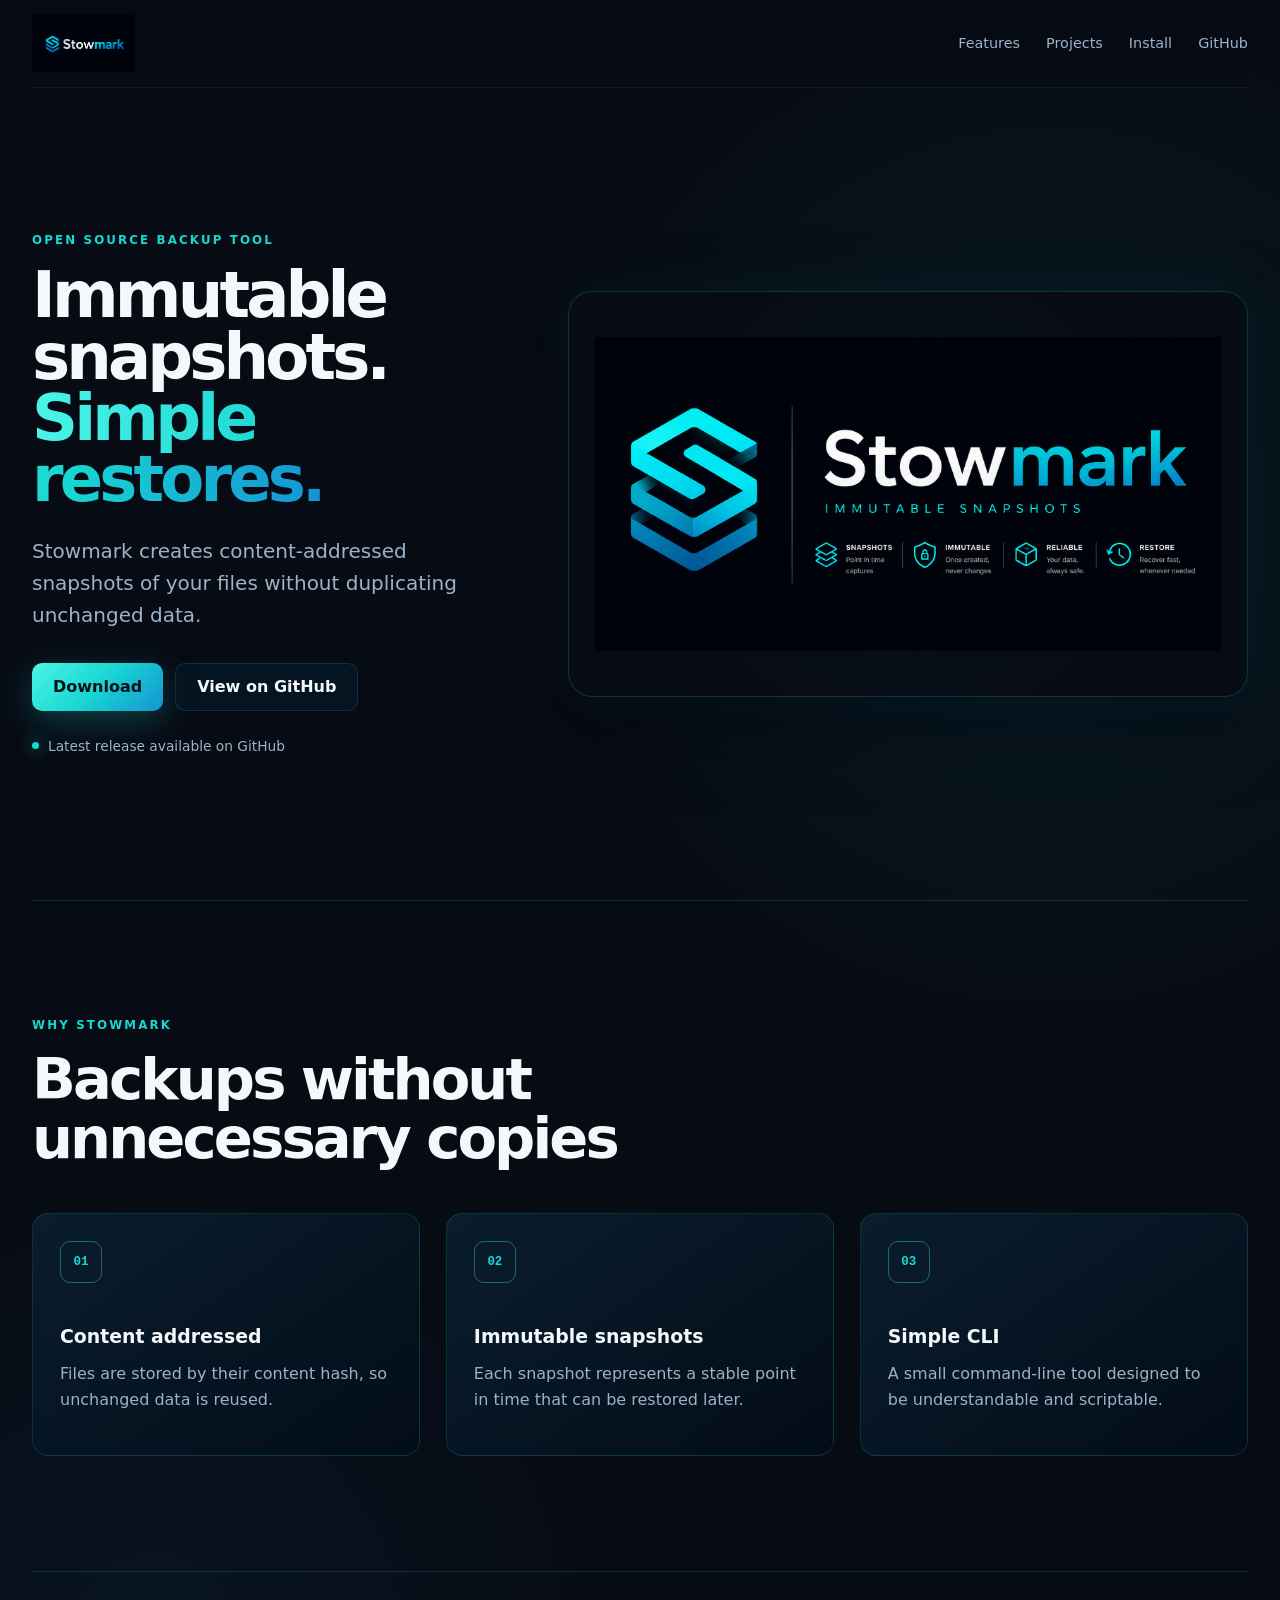
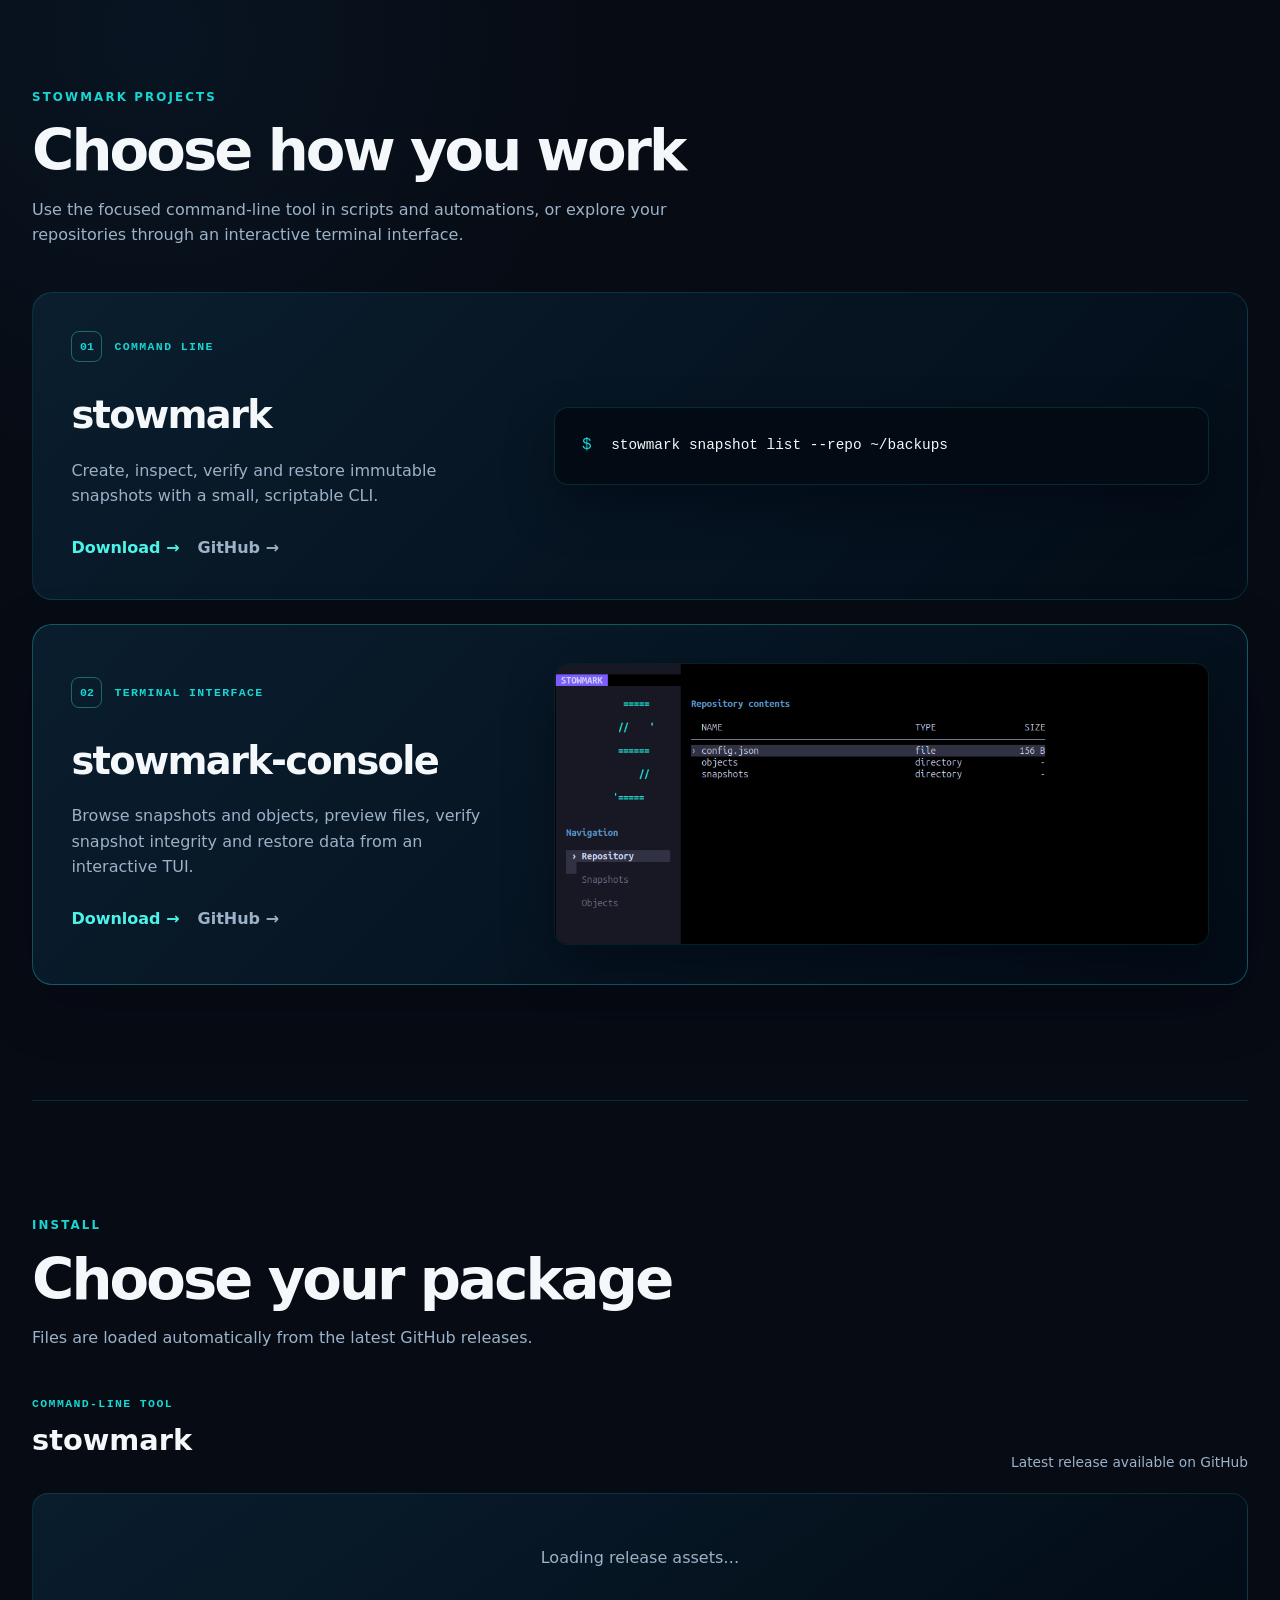
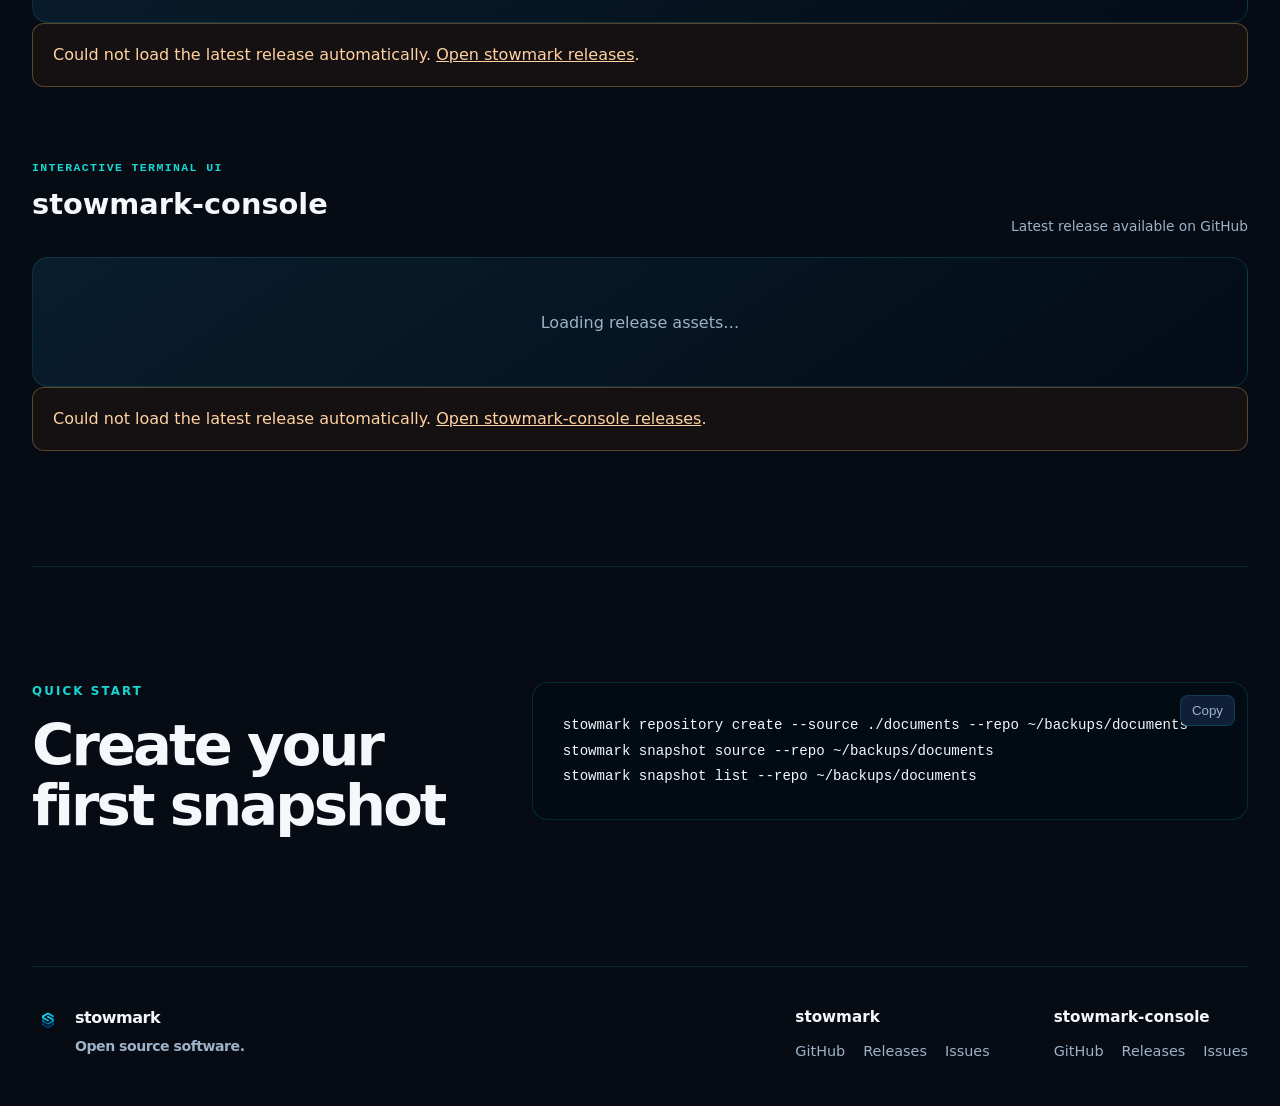
==== commit 0d957b4c: "Updating web" ====
--- a/web/index.html
+++ b/web/index.html
@@ -4,7 +4,7 @@
     <meta charset="utf-8">
     <meta name="viewport" content="width=device-width, initial-scale=1">
     <meta name="description" content="Stowmark is a simple open-source snapshot and backup tool.">
-    <meta name="theme-color" content="#00061a">
+    <meta name="theme-color" content="#070B14">
 
     <meta property="og:title" content="Stowmark">
     <meta property="og:description" content="Immutable snapshots. Simple restores.">
@@ -21,8 +21,8 @@
 <body>
 <header class="site-header">
     <a class="brand" href="/" aria-label="Stowmark home">
-        <img src="assets/favicon.png" alt="" width="42" height="42">
-        <span>stowmark</span>
+        <img src="assets/title.png" alt="" width="200" height="100">
+<!--        <span>stowmark</span>-->
     </a>
 
     <nav aria-label="Main navigation">
@@ -62,8 +62,8 @@
                 <img
                         src="assets/brand-image.png"
                         alt="Stowmark open source backup tool: snapshots, immutable storage, trusted and durable"
-                        width="1280"
-                        height="1280"
+                        width="1600"
+                        height="900"
                 >
             </figure>
         </div>
--- a/web/styles.css
+++ b/web/styles.css
@@ -1,16 +1,25 @@
 :root {
     color-scheme: dark;
-    --bg: #000712;
-    --bg-soft: #03101c;
-    --surface: #071827;
-    --surface-2: #0b2031;
-    --border: rgba(46, 231, 224, 0.18);
-    --border-hover: rgba(46, 231, 224, 0.4);
-    --text: #f3f7fb;
-    --muted: #91a8c0;
-    --accent: #21e4dc;
-    --accent-soft: #55f1e6;
-    --blue: #2498c7;
+
+    /* Backgrounds */
+    --bg: #070B14;
+    --bg-soft: #0B1423;
+    --surface: #0F1F38;
+    --surface-2: #162A47;
+
+    /* Borders */
+    --border: rgba(24, 214, 210, .16);
+    --border-hover: rgba(76, 244, 232, .35);
+
+    /* Typography */
+    --text: #F4F8FB;
+    --muted: #9CB2C8;
+
+    /* Brand */
+    --accent: #18D6D2;
+    --accent-soft: #4CF4E8;
+    --blue: #1594D3;
+
     --max-width: 1540px;
 }
 
@@ -26,12 +35,15 @@
     margin: 0;
     min-width: 320px;
     color: var(--text);
-    background: radial-gradient(circle at 82% 8%, rgba(33, 228, 220, 0.1), transparent 30rem),
-    radial-gradient(circle at 10% 32%, rgba(36, 152, 199, 0.08), transparent 25rem),
-    var(--bg);
+    background:
+        radial-gradient(circle at 82% 12%, rgba(24, 214, 210, .09), transparent 32rem),
+        radial-gradient(circle at 12% 38%, rgba(21, 148, 211, .07), transparent 28rem),
+        var(--bg);
     font-family: Inter, ui-sans-serif, system-ui, -apple-system, BlinkMacSystemFont,
-    "Segoe UI", sans-serif;
+        "Segoe UI", sans-serif;
     line-height: 1.6;
+    -webkit-font-smoothing: antialiased;
+    text-rendering: optimizeLegibility;
 }
 
 a {
@@ -51,11 +63,18 @@
 }
 
 .site-header {
-    min-height: 76px;
+    min-height: 88px;
+    position: sticky;
+    top: 0;
+    z-index: 100;
     display: flex;
     align-items: center;
     justify-content: space-between;
     gap: 24px;
+    padding-block: 12px;
+    background: rgba(7, 11, 20, .88);
+    border-bottom: 1px solid rgba(24, 214, 210, .10);
+    backdrop-filter: blur(18px);
 }
 
 .brand,
@@ -72,10 +91,27 @@
 .brand img,
 .footer-brand img {
     display: block;
-    border-radius: 10px;
+    object-fit: contain;
+}
+
+.brand img {
+    display: block;
+    width: auto;
+    height: 58px;
+    max-width: none;
+    border-radius: 0;
+    object-fit: contain;
+}
+
+.footer-brand img {
+    border-radius: 8px;
 }
 
 .brand {
+    width: auto;
+    height: auto;
+    overflow: visible;
+    flex: 0 0 auto;
     font-size: 1.08rem;
 }
 
@@ -99,17 +135,17 @@
 }
 
 .hero {
-    min-height: calc(100vh - 76px);
-    padding: clamp(56px, 7vw, 108px) 0;
+    min-height: calc(100vh - 88px);
+    padding: clamp(72px, 7vw, 116px) 0;
     display: grid;
-    grid-template-columns: minmax(0, 1.18fr) minmax(320px, 0.82fr);
+    grid-template-columns: minmax(420px, .82fr) minmax(620px, 1.18fr);
     align-items: center;
-    gap: clamp(52px, 6vw, 112px);
+    gap: clamp(56px, 5vw, 92px);
 }
 
 .hero-copy {
     min-width: 0;
-    max-width: 780px;
+    max-width: 640px;
 }
 
 .eyebrow {
@@ -128,14 +164,25 @@
 }
 
 h1 {
+    max-width: 760px;
     margin-bottom: 24px;
-    font-size: clamp(3.6rem, 5.4vw, 6.6rem);
-    line-height: 0.94;
-    letter-spacing: -0.065em;
+    font-size: clamp(3.25rem, 5vw, 5.9rem);
+    line-height: .96;
+    letter-spacing: -.06em;
+    font-weight: 780;
 }
 
 h1 span {
-    color: var(--accent);
+
+    background: linear-gradient(
+            90deg,
+            #4CF4E8,
+            #18D6D2,
+            #1594D3
+    );
+
+    -webkit-background-clip: text;
+    -webkit-text-fill-color: transparent;
 }
 
 .lead {
@@ -169,9 +216,19 @@
 }
 
 .button-primary {
-    border-color: var(--accent);
-    color: #001416;
-    background: var(--accent);
+
+    background: linear-gradient(
+            135deg,
+            #4CF4E8,
+            #18D6D2,
+            #1594D3
+    );
+
+    color: #071018;
+
+    border: none;
+
+    box-shadow: 0 10px 35px rgba(24, 214, 210, .25);
 }
 
 .button-primary:hover {
@@ -206,30 +263,33 @@
 
 .hero-visual {
     min-width: 0;
-    width: clamp(320px, 31vw, 520px);
-    max-width: 100%;
+    width: 100%;
+    max-width: 860px;
     justify-self: end;
 }
 
 .brand-image-card {
     width: 100%;
-    max-width: 100%;
     margin: 0;
+    padding: clamp(18px, 2vw, 32px);
     overflow: hidden;
-    border: 1px solid var(--border);
+    border: 1px solid rgba(24, 214, 210, .20);
     border-radius: 24px;
-    background: var(--surface);
-    box-shadow: 0 28px 80px rgba(0, 2, 12, 0.55),
-    0 0 38px rgba(33, 228, 220, 0.1);
+    background:
+        radial-gradient(circle at 50% 50%, rgba(24, 214, 210, .045), transparent 65%),
+        var(--bg);
+    box-shadow:
+        0 28px 80px rgba(0, 2, 12, .38),
+        0 0 48px rgba(24, 214, 210, .07);
 }
 
 .brand-image-card img {
     display: block;
     width: 100%;
-    max-width: 100%;
     height: auto;
-    aspect-ratio: 1 / 1;
+    aspect-ratio: 16 / 9;
     object-fit: contain;
+    object-position: center;
 }
 
 .section {
@@ -258,6 +318,10 @@
 .feature-card p,
 .project-card p,
 .download-card p,
+footer p {
+    color: var(--muted);
+}
+
 footer p {
     color: var(--muted);
 }
@@ -281,6 +345,25 @@
 
 .feature-card {
     min-height: 218px;
+}
+
+.feature-card,
+.project-card,
+.download-card {
+    transition:
+        transform 180ms ease,
+        border-color 180ms ease,
+        box-shadow 180ms ease;
+}
+
+.feature-card:hover,
+.project-card:hover,
+.download-card:hover {
+    transform: translateY(-3px);
+    border-color: var(--border-hover);
+    box-shadow:
+        0 18px 48px rgba(0, 2, 12, .3),
+        0 0 28px rgba(24, 214, 210, .07);
 }
 
 .feature-icon {
@@ -626,12 +709,13 @@
 
 @media (max-width: 1180px) {
     .hero {
-        grid-template-columns: minmax(0, 1fr) minmax(300px, 420px);
-        gap: 48px;
+        grid-template-columns: minmax(360px, .86fr) minmax(520px, 1.14fr);
+        gap: 44px;
     }
 
     .hero-visual {
-        width: min(100%, 420px);
+        width: 100%;
+        max-width: none;
     }
 
     h1 {
@@ -644,11 +728,11 @@
     }
 }
 
-@media (max-width: 860px) {
+@media (max-width: 980px) {
     .hero {
         min-height: auto;
         grid-template-columns: 1fr;
-        gap: 44px;
+        gap: 48px;
     }
 
     .hero-copy {
@@ -656,7 +740,7 @@
     }
 
     .hero-visual {
-        width: min(78vw, 520px);
+        width: min(100%, 760px);
         justify-self: center;
     }
 
@@ -695,7 +779,14 @@
     }
 
     footer {
-        flex-direction: column;
+
+        background: linear-gradient(
+                180deg,
+                transparent,
+                rgba(15, 31, 56, .55)
+        );
+
+        border-top: 1px solid rgba(24, 214, 210, .12);
     }
 
     .footer-projects {
@@ -788,4 +879,26 @@
     .brand-image-card {
         border-radius: 14px;
     }
-}+}
+
+@media (max-width: 540px) {
+    .site-header {
+        gap: 12px;
+    }
+
+    .brand {
+        min-width: 0;
+        max-width: calc(100% - 74px);
+    }
+
+    .brand img {
+        width: auto;
+        height: 42px;
+        max-width: 100%;
+        transform: none;
+    }
+
+    .brand-image-card img {
+        aspect-ratio: 16 / 9;
+    }
+}
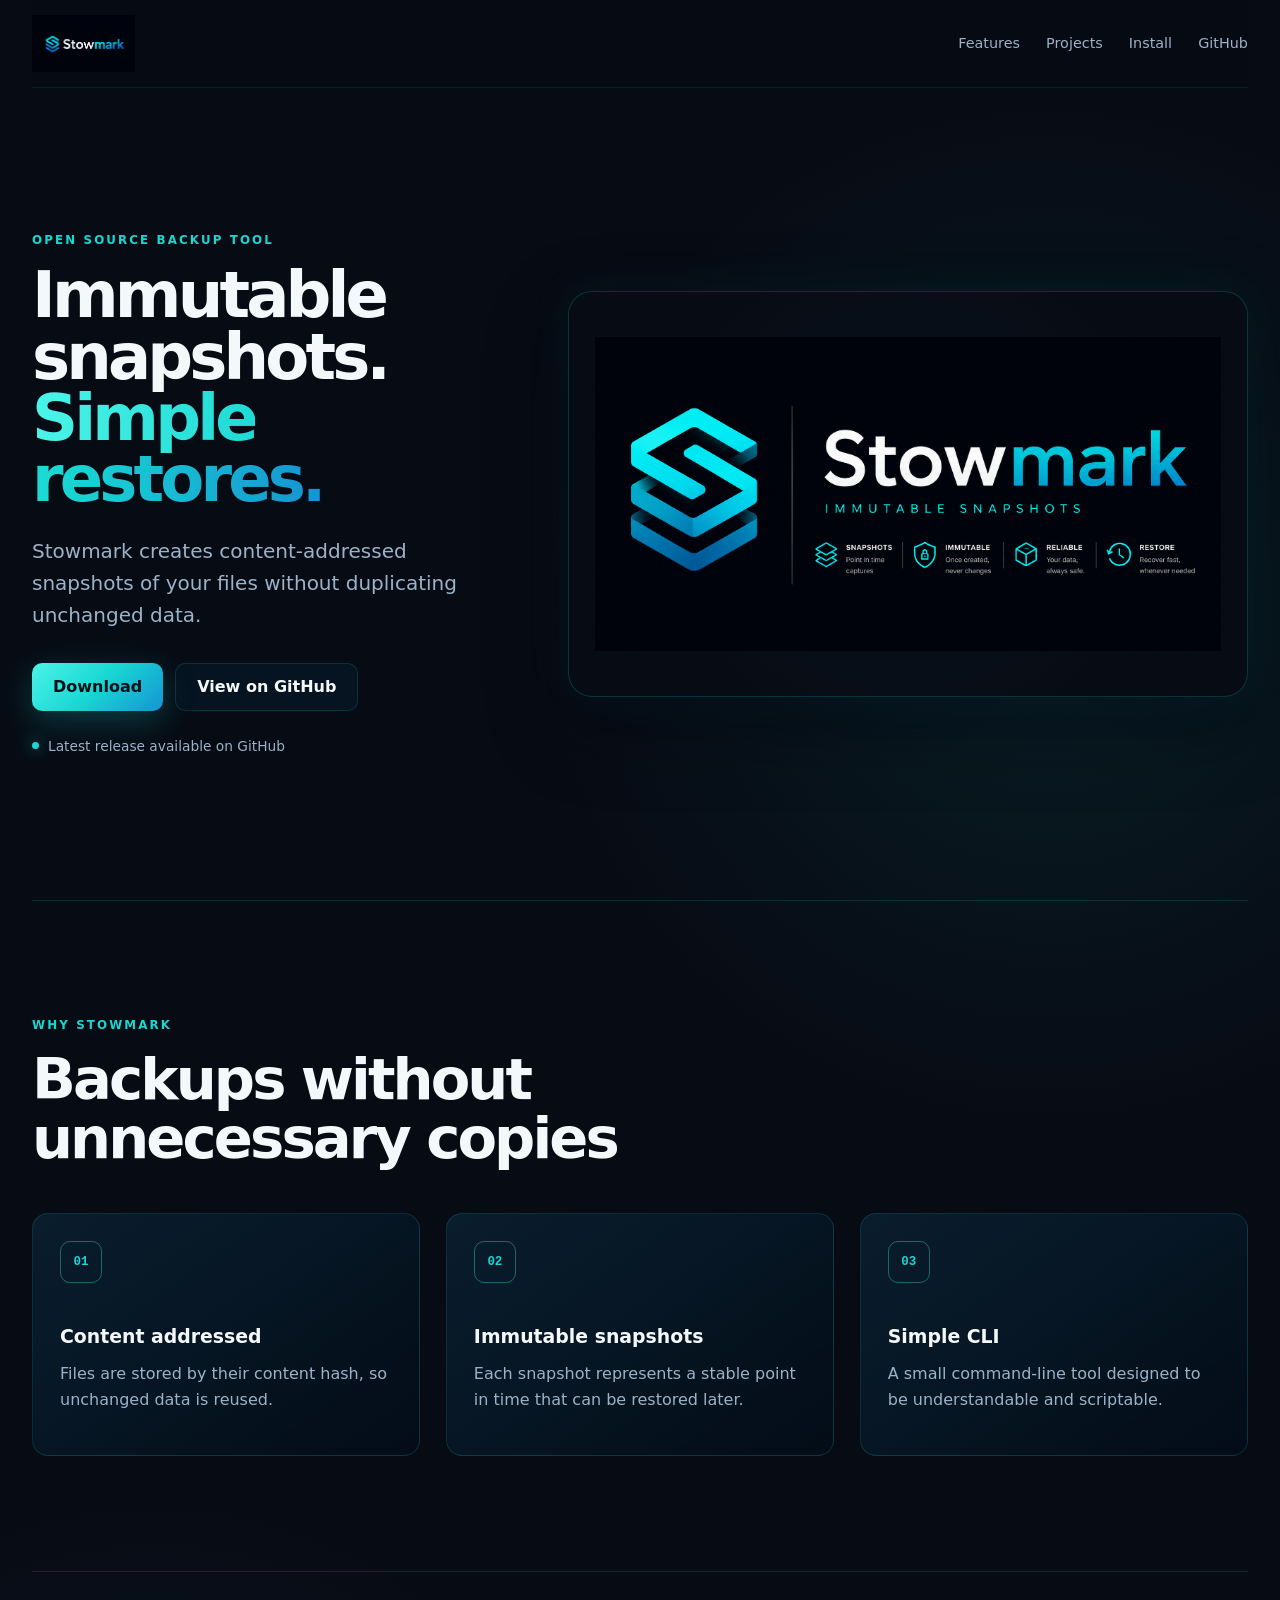
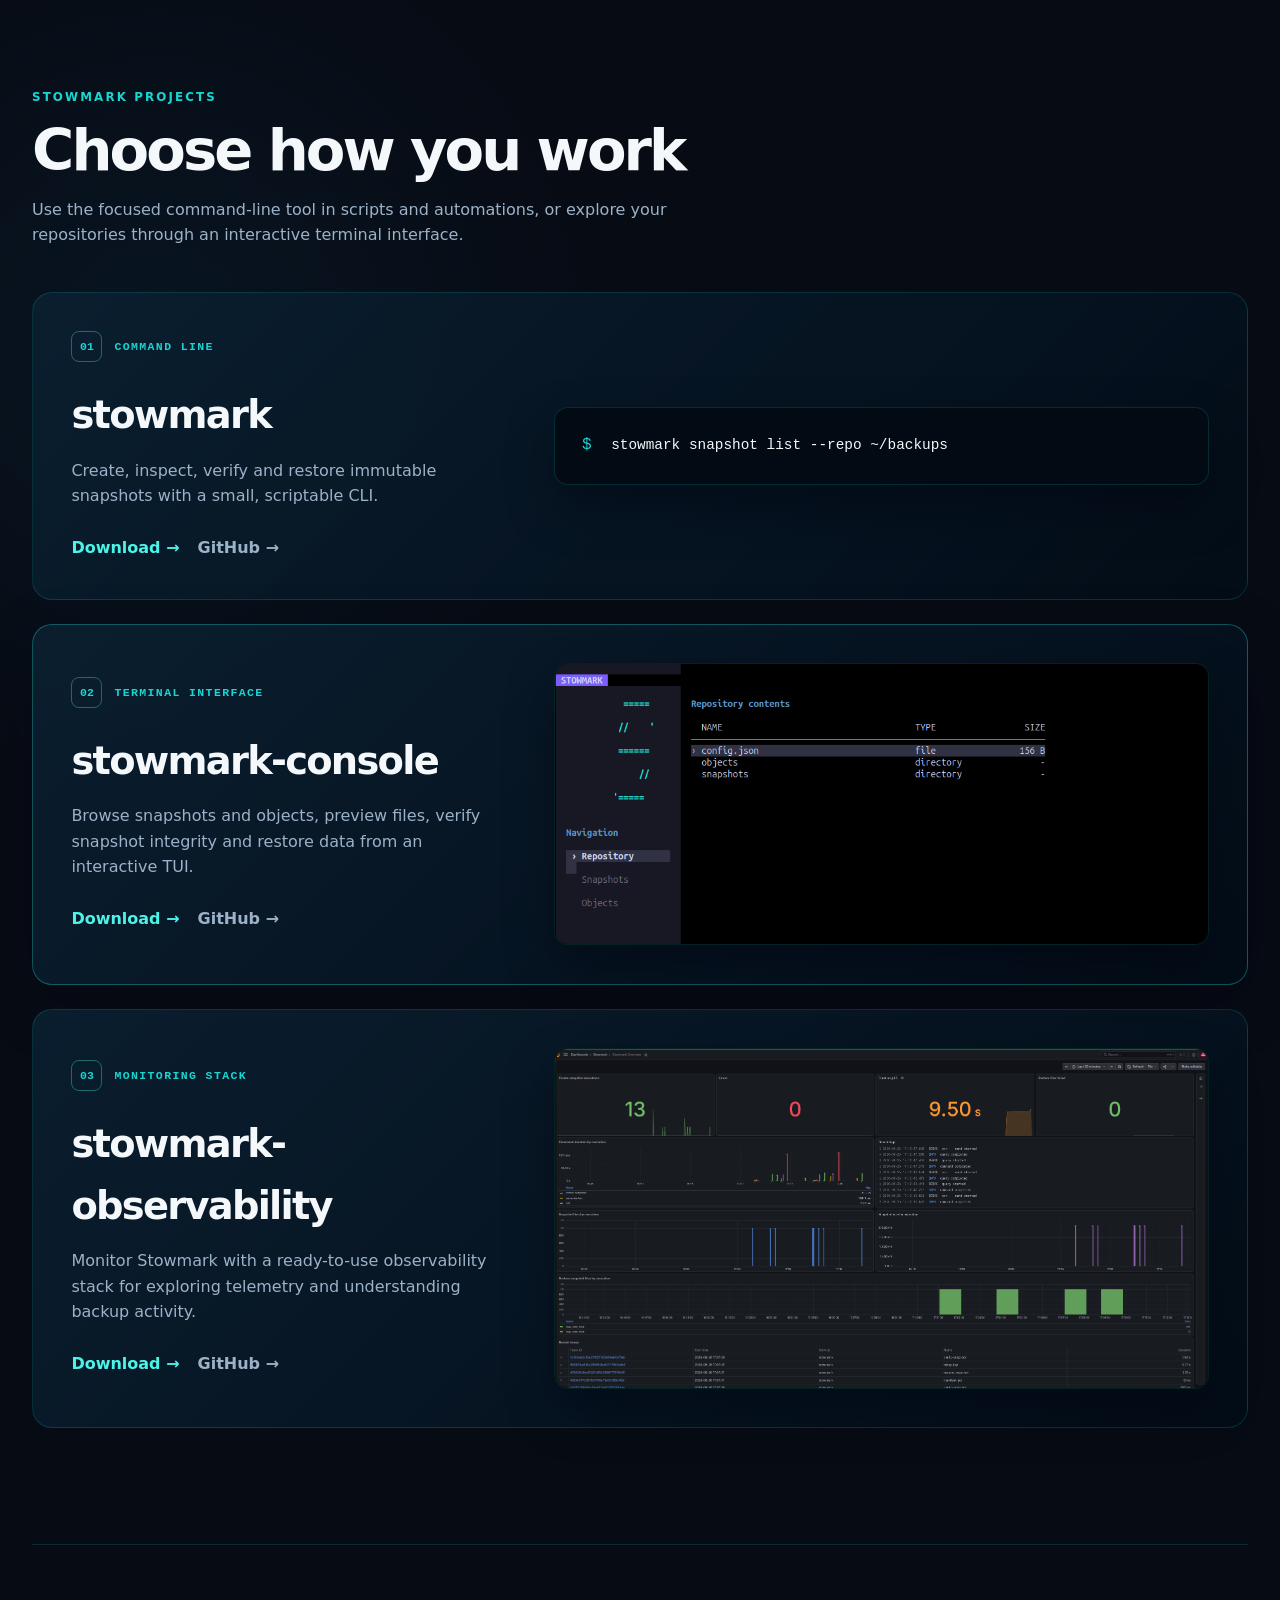
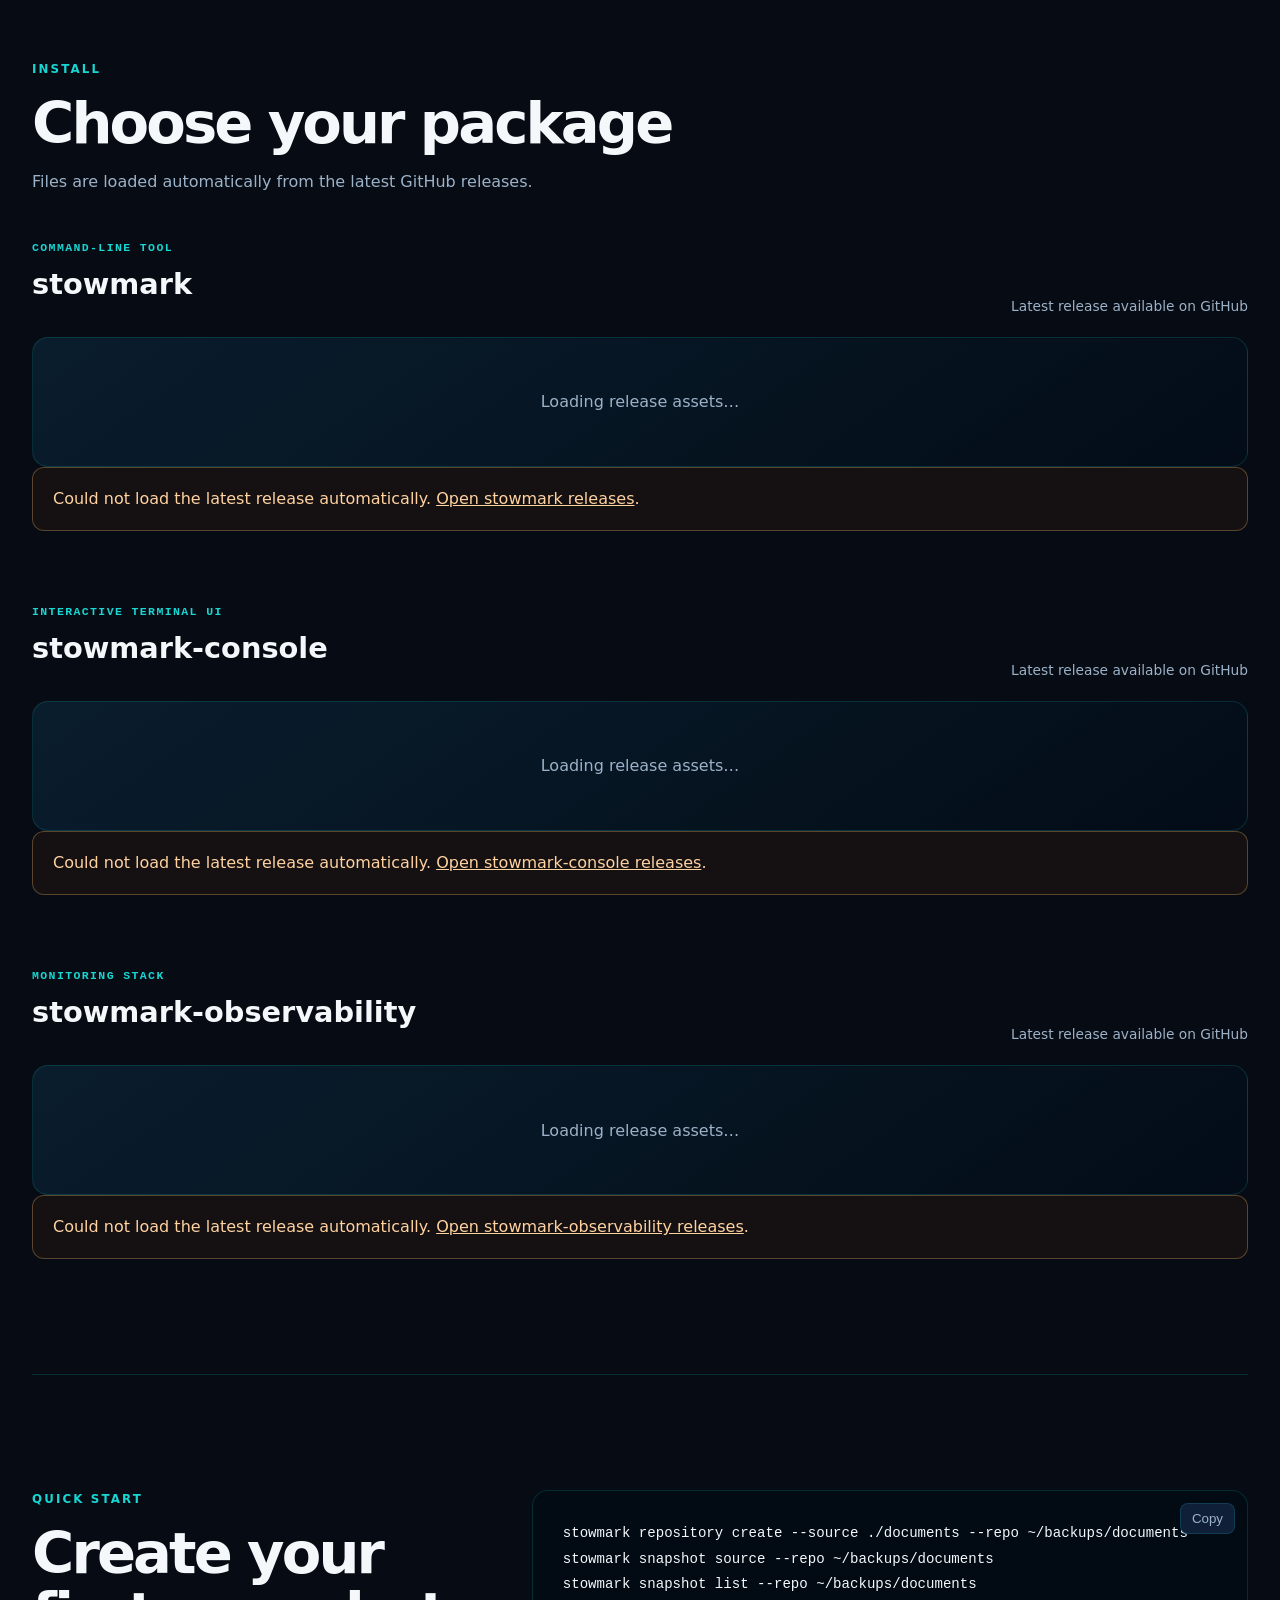
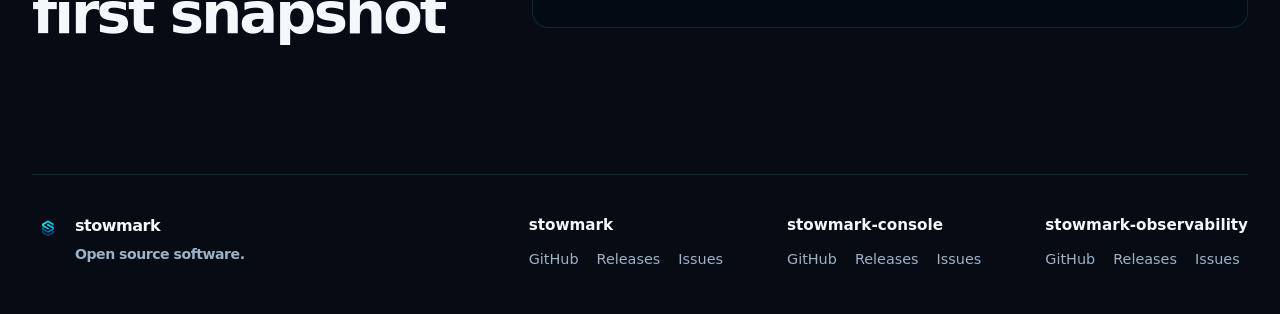
==== commit 5c6c2ab9: "Update web" ====
--- a/web/index.html
+++ b/web/index.html
@@ -168,6 +168,38 @@
                     >
                 </figure>
             </article>
+
+            <article class="project-card">
+                <div class="project-card-copy">
+                    <div class="project-label">
+                        <span class="project-number">03</span>
+                        <span>Monitoring stack</span>
+                    </div>
+                    <h3>stowmark-observability</h3>
+                    <p>
+                        Monitor Stowmark with a ready-to-use observability stack for
+                        exploring telemetry and understanding backup activity.
+                    </p>
+                    <div class="project-links">
+                        <a class="project-link" href="#observability-downloads">Download</a>
+                        <a class="project-link project-link-secondary"
+                           href="https://github.com/bruli-lab/stowmark-observability"
+                           rel="noreferrer">
+                            GitHub
+                        </a>
+                    </div>
+                </div>
+
+                <figure class="console-preview">
+                    <img
+                            src="./assets/stowmark-observability.png"
+                            alt="Stowmark observability dashboard showing executions, errors, duration, logs, snapshot metrics and traces"
+                            width="1857"
+                            height="965"
+                            loading="lazy"
+                    >
+                </figure>
+            </article>
         </div>
     </section>
 
@@ -218,6 +250,26 @@
                     releases</a>.
             </div>
         </div>
+
+        <div class="release-group" id="observability-downloads">
+            <div class="release-group-heading">
+                <div>
+                    <p class="release-project-label">MONITORING STACK</p>
+                    <h3>stowmark-observability</h3>
+                </div>
+                <p id="observability-release-summary">Loading latest release…</p>
+            </div>
+
+            <div id="observability-download-grid" class="download-grid" aria-live="polite">
+                <div class="download-placeholder">Loading release assets…</div>
+            </div>
+
+            <div id="observability-release-error" class="release-error" hidden>
+                Could not load the latest release automatically.
+                <a href="https://github.com/bruli-lab/stowmark-observability/releases/latest">Open
+                    stowmark-observability releases</a>.
+            </div>
+        </div>
     </section>
 
     <section class="section quick-start">
@@ -264,6 +316,15 @@
                 <a href="https://github.com/bruli-lab/stowmark-console/issues">Issues</a>
             </div>
         </div>
+
+        <div class="footer-project">
+            <strong>stowmark-observability</strong>
+            <div class="footer-links">
+                <a href="https://github.com/bruli-lab/stowmark-observability">GitHub</a>
+                <a href="https://github.com/bruli-lab/stowmark-observability/releases">Releases</a>
+                <a href="https://github.com/bruli-lab/stowmark-observability/issues">Issues</a>
+            </div>
+        </div>
     </div>
 </footer>
 </body>
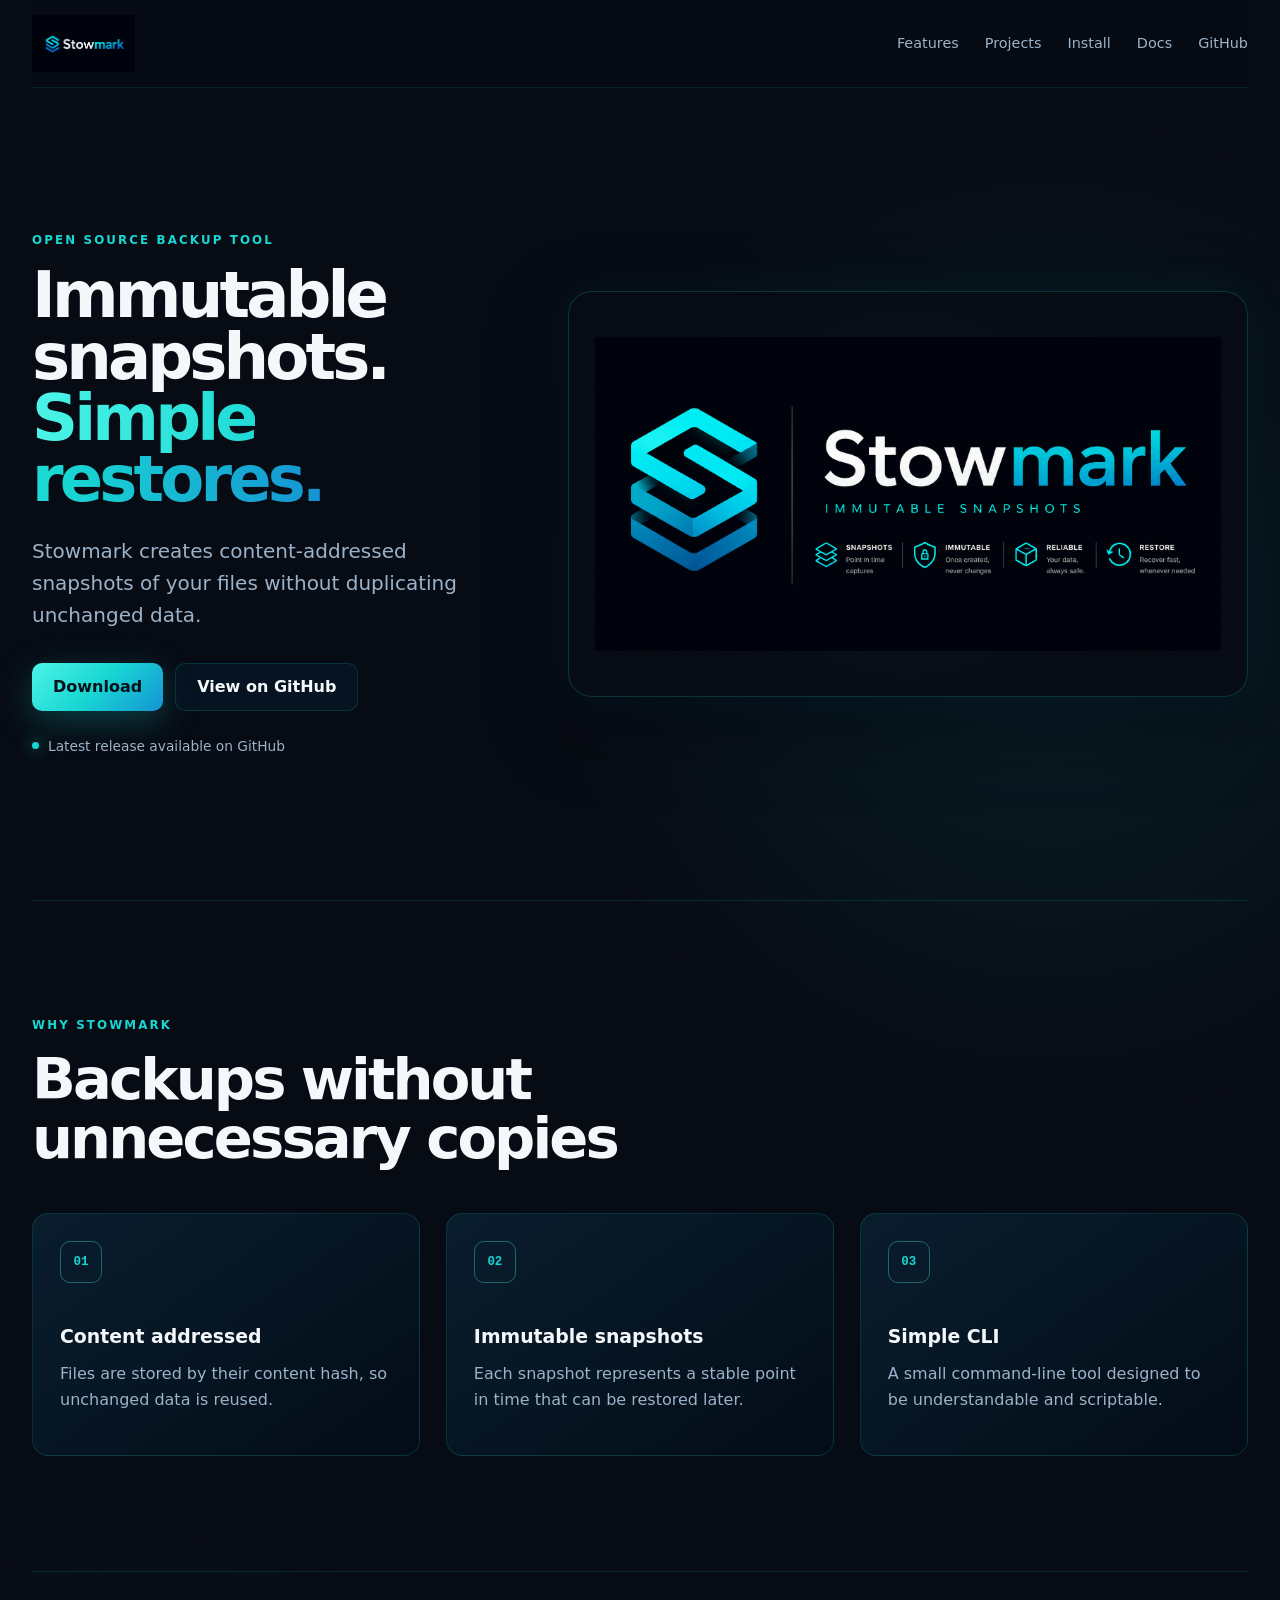
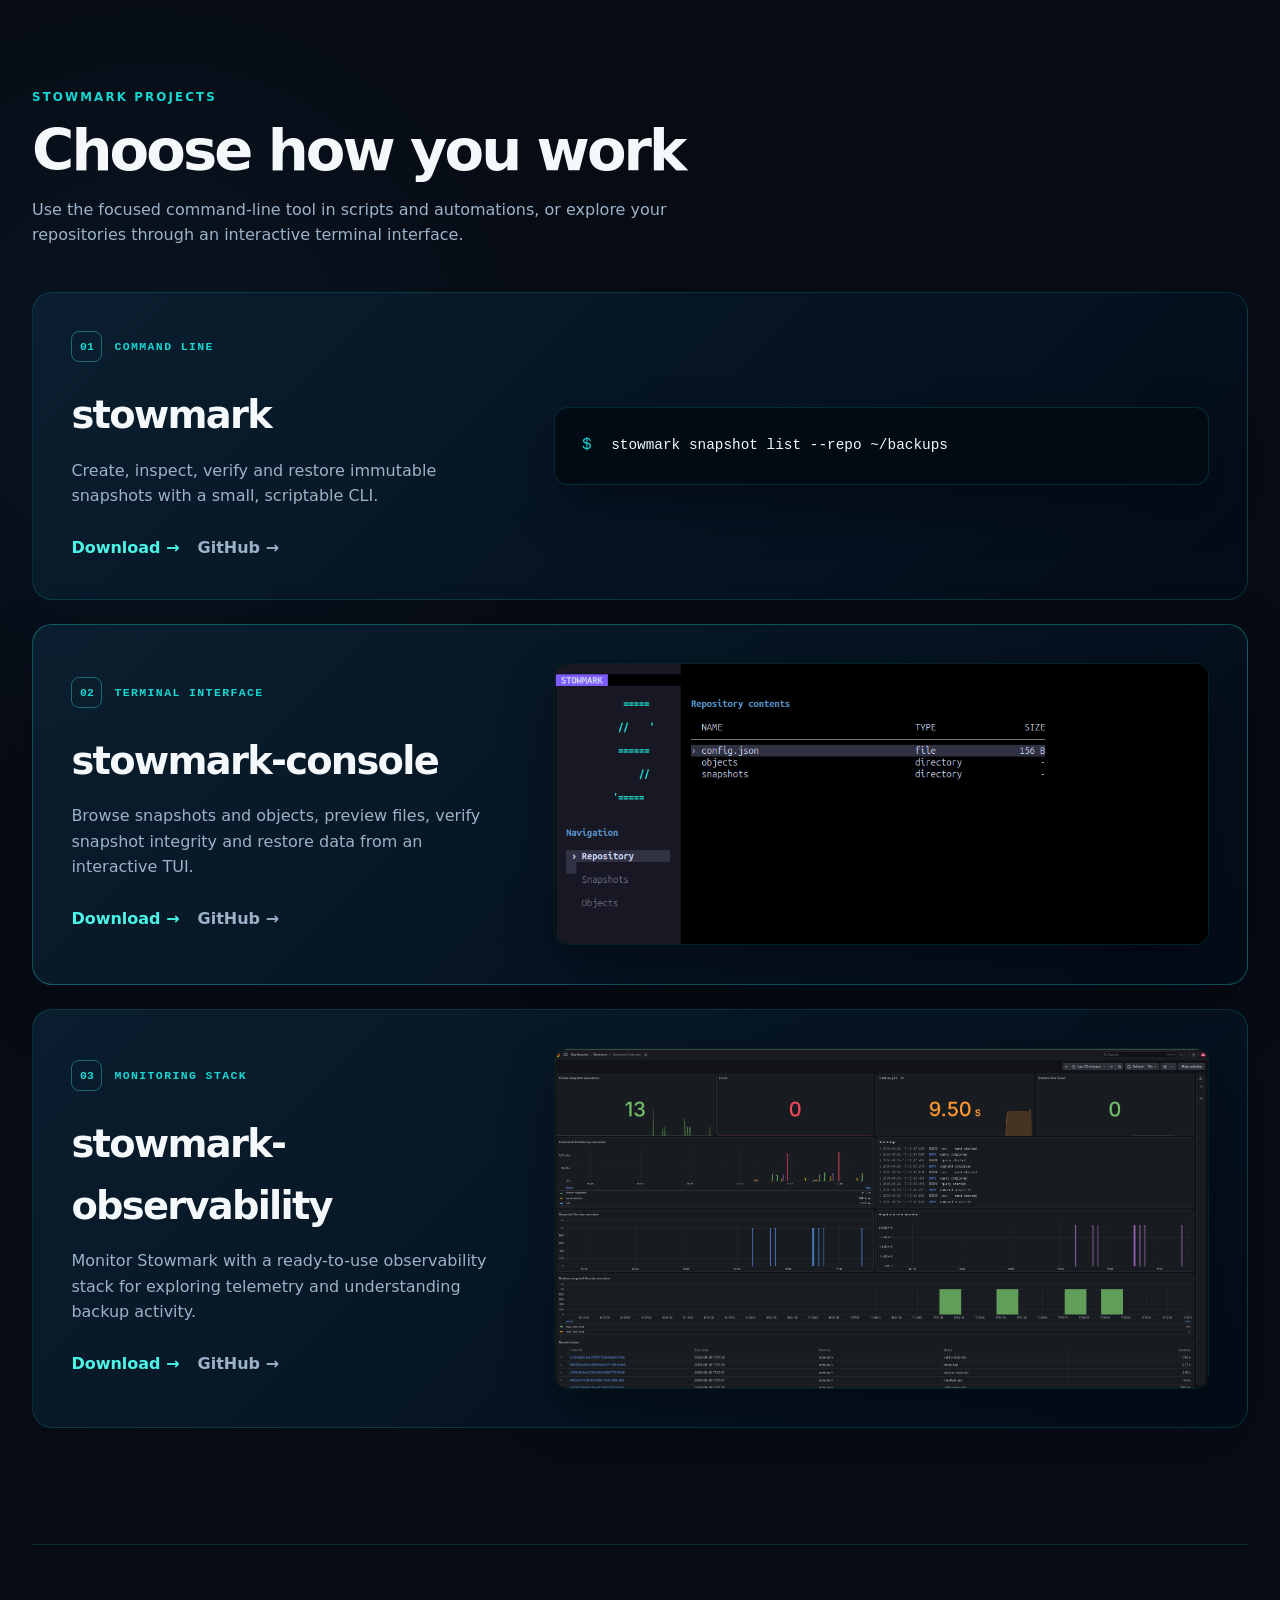
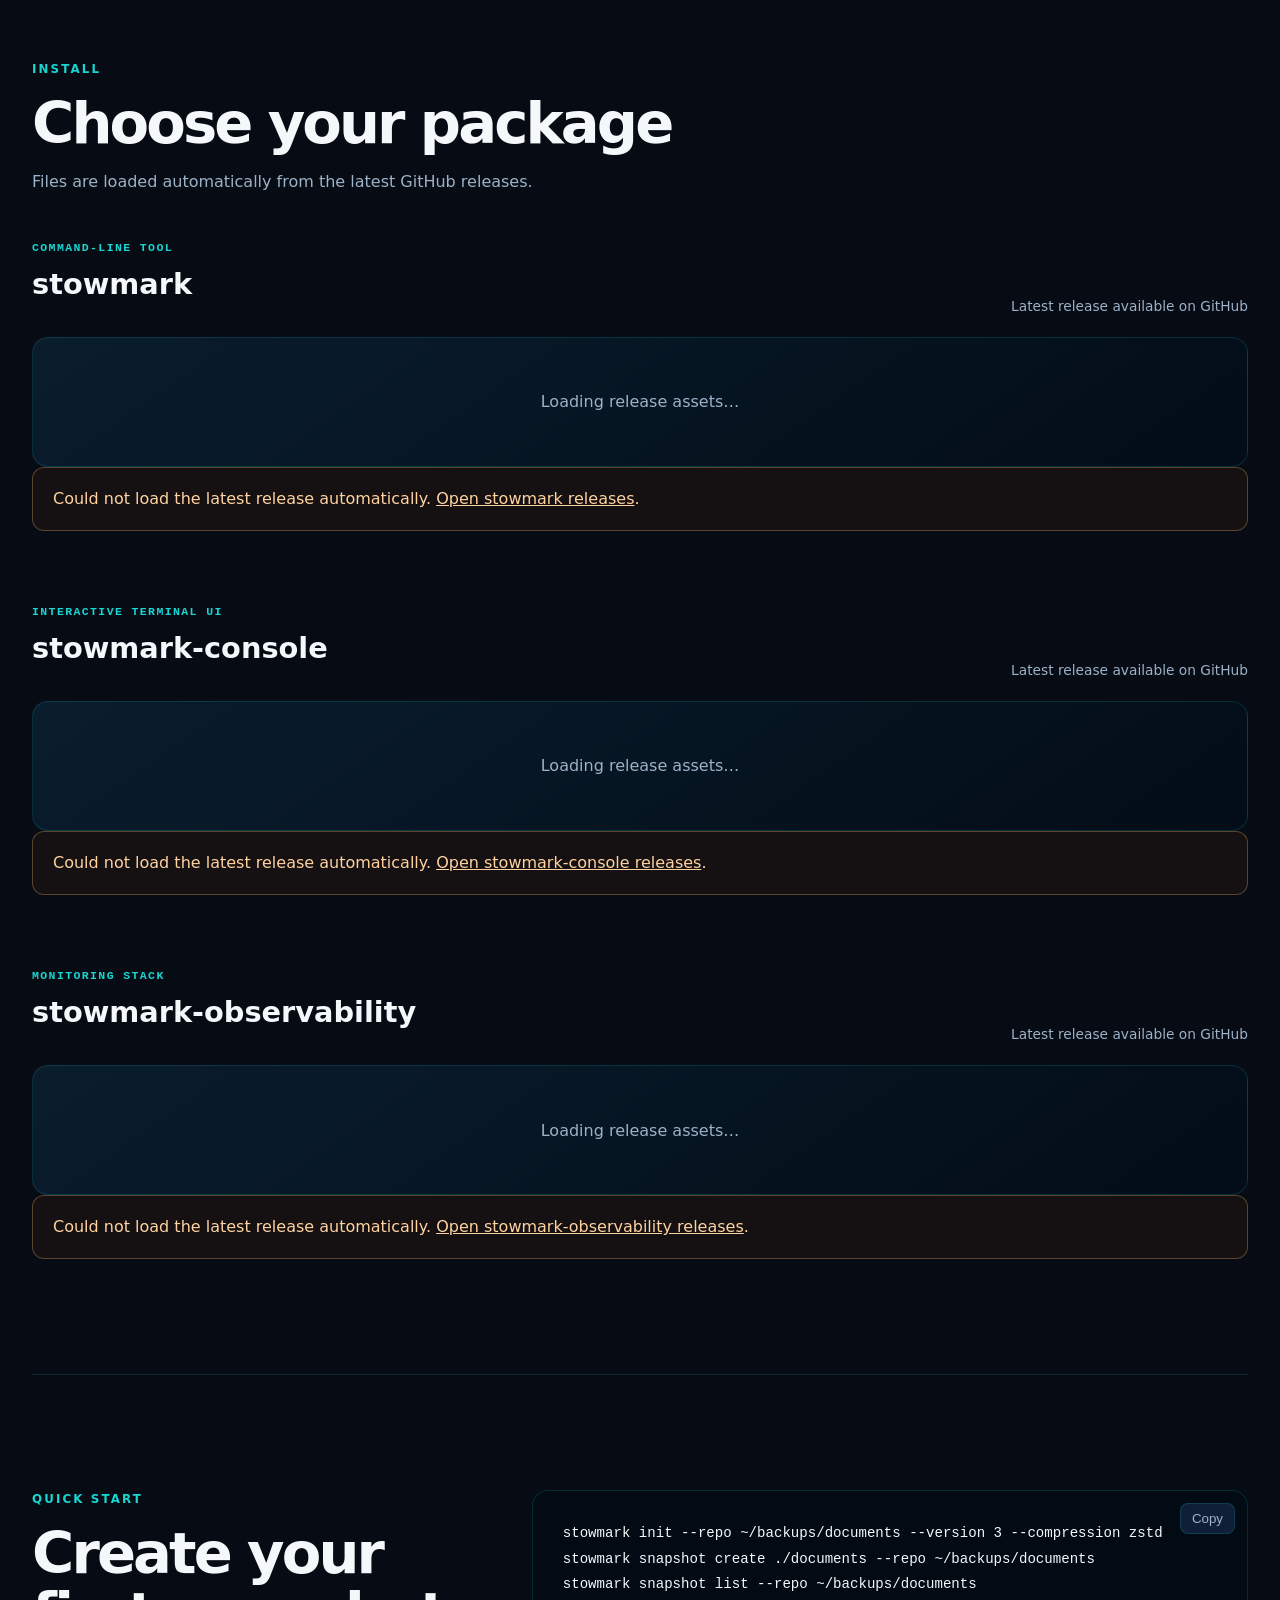
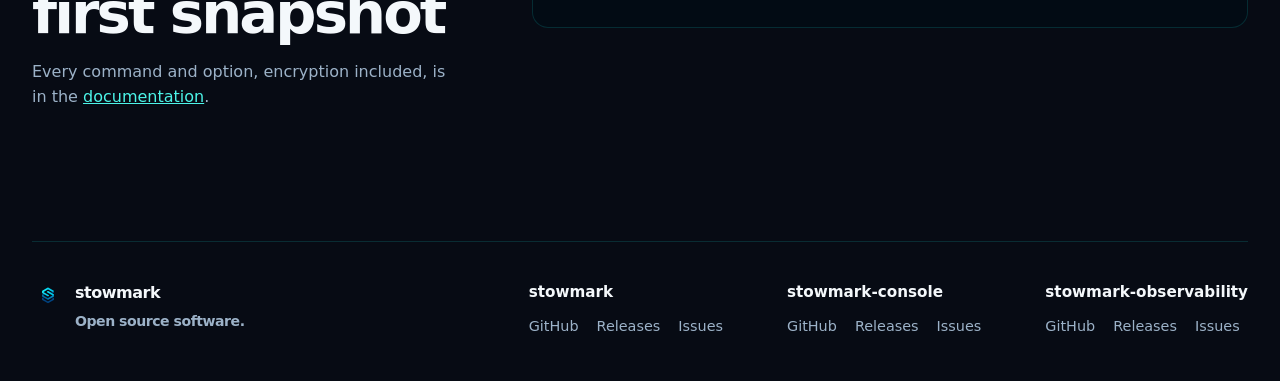
==== commit 6137f832: "docs(web): add a command reference page and fix the quick start" ====
--- a/web/index.html
+++ b/web/index.html
@@ -29,6 +29,7 @@
         <a href="#features">Features</a>
         <a href="#projects">Projects</a>
         <a href="#install">Install</a>
+        <a class="nav-docs" href="docs.html">Docs</a>
         <a href="https://github.com/bruli-lab/stowmark" rel="noreferrer">GitHub</a>
     </nav>
 </header>
@@ -276,14 +277,18 @@
         <div>
             <p class="eyebrow">QUICK START</p>
             <h2>Create your first snapshot</h2>
+            <p class="section-description">
+                Every command and option, encryption included, is in the
+                <a href="docs.html">documentation</a>.
+            </p>
         </div>
 
         <div class="code-block">
             <button type="button" class="copy-button" data-copy-target="quick-start-code">
                 Copy
             </button>
-            <pre><code id="quick-start-code">stowmark repository create --source ./documents --repo ~/backups/documents
-stowmark snapshot source --repo ~/backups/documents
+            <pre><code id="quick-start-code">stowmark init --repo ~/backups/documents --version 3 --compression zstd
+stowmark snapshot create ./documents --repo ~/backups/documents
 stowmark snapshot list --repo ~/backups/documents</code></pre>
         </div>
     </section>
--- a/web/styles.css
+++ b/web/styles.css
@@ -807,7 +807,7 @@
         width: min(calc(100% - 24px), var(--max-width));
     }
 
-    nav a:not(:last-child) {
+    nav a:not(:last-child):not(.nav-docs) {
         display: none;
     }
 
@@ -902,3 +902,222 @@
         aspect-ratio: 16 / 9;
     }
 }
+
+nav a[aria-current="page"] {
+    color: var(--accent-soft);
+}
+
+.docs {
+    display: grid;
+    grid-template-columns: 240px minmax(0, 1fr);
+    align-items: start;
+    gap: clamp(32px, 5vw, 72px);
+    padding-top: clamp(40px, 6vw, 80px);
+    border-top: 0;
+}
+
+.docs-toc {
+    position: sticky;
+    top: 112px;
+    max-height: calc(100vh - 136px);
+    overflow-y: auto;
+    padding-right: 8px;
+}
+
+.docs-toc ol {
+    margin: 0;
+    padding: 0;
+    list-style: none;
+}
+
+.docs-toc li {
+    margin: 0;
+}
+
+.docs-toc ol ol {
+    margin: 2px 0 6px 14px;
+    padding-left: 12px;
+    border-left: 1px solid var(--border);
+}
+
+.docs-toc a {
+    display: block;
+    padding: 5px 0;
+    color: var(--muted);
+    text-decoration: none;
+    font-size: 0.9rem;
+}
+
+.docs-toc a:hover {
+    color: var(--accent-soft);
+}
+
+.docs-content {
+    min-width: 0;
+    max-width: 920px;
+}
+
+.docs-title {
+    margin: 0 0 16px;
+    font-size: clamp(2.5rem, 5vw, 4.2rem);
+    line-height: 1.03;
+    letter-spacing: -0.05em;
+}
+
+.docs-section {
+    padding: 44px 0;
+    border-top: 1px solid var(--border);
+    scroll-margin-top: 104px;
+}
+
+.docs-section h2 {
+    font-size: clamp(1.6rem, 3vw, 2.2rem);
+    letter-spacing: -0.03em;
+}
+
+.docs-section h3 {
+    margin-top: 36px;
+    scroll-margin-top: 104px;
+}
+
+.docs-section h2 code,
+.docs-section h3 code {
+    font-size: inherit;
+    line-height: inherit;
+    color: var(--accent-soft);
+}
+
+.docs-section p,
+.docs-section td {
+    color: var(--muted);
+    line-height: 1.65;
+}
+
+.docs-section a,
+.quick-start .section-description a {
+    color: var(--accent-soft);
+}
+
+.docs-section :not(pre) > code,
+.docs-title + .section-description code {
+    padding: 1px 5px;
+    border-radius: 5px;
+    color: var(--text);
+    background: var(--surface);
+    font-size: 0.84rem;
+    white-space: nowrap;
+}
+
+.docs-section .code-block {
+    margin: 20px 0;
+}
+
+.docs-usage,
+.docs-example {
+    margin: 18px 0;
+    padding: 16px 20px;
+    border: 1px solid var(--border);
+    border-radius: 12px;
+    background: #020b14;
+}
+
+.docs-options {
+    width: 100%;
+    margin: 18px 0;
+    border-collapse: collapse;
+    font-size: 0.92rem;
+}
+
+.docs-options th {
+    padding: 10px 14px;
+    color: var(--text);
+    background: var(--surface);
+    text-align: left;
+    font-weight: 650;
+}
+
+.docs-options td {
+    padding: 11px 14px;
+    border-top: 1px solid var(--border);
+    vertical-align: top;
+}
+
+.docs-options td:first-child {
+    width: 34%;
+}
+
+.docs-options td code {
+    white-space: normal;
+    overflow-wrap: anywhere;
+}
+
+.docs-options td:first-child code {
+    color: var(--accent-soft);
+}
+
+.docs-options .docs-group td {
+    padding-top: 18px;
+    color: var(--text);
+    font-weight: 650;
+}
+
+@media (max-width: 980px) {
+    .docs {
+        grid-template-columns: 1fr;
+    }
+
+    .docs-toc {
+        position: static;
+        max-height: none;
+        padding: 18px 20px;
+        border: 1px solid var(--border);
+        border-radius: 14px;
+        background: var(--bg-soft);
+    }
+
+    .docs-toc > ol {
+        columns: 2;
+        column-gap: 28px;
+    }
+
+    .docs-toc > ol > li {
+        break-inside: avoid;
+    }
+}
+
+@media (max-width: 420px) {
+    .docs-toc > ol {
+        columns: 1;
+    }
+}
+
+@media (max-width: 620px) {
+    .docs-options thead {
+        display: none;
+    }
+
+    .docs-options,
+    .docs-options tbody,
+    .docs-options tr,
+    .docs-options td {
+        display: block;
+        width: 100%;
+    }
+
+    .docs-options tr {
+        padding: 10px 0;
+        border-top: 1px solid var(--border);
+    }
+
+    .docs-options td,
+    .docs-options td:first-child {
+        width: 100%;
+        padding: 3px 0;
+        border-top: 0;
+    }
+
+    .docs-usage,
+    .docs-example {
+        padding: 14px;
+    }
+}
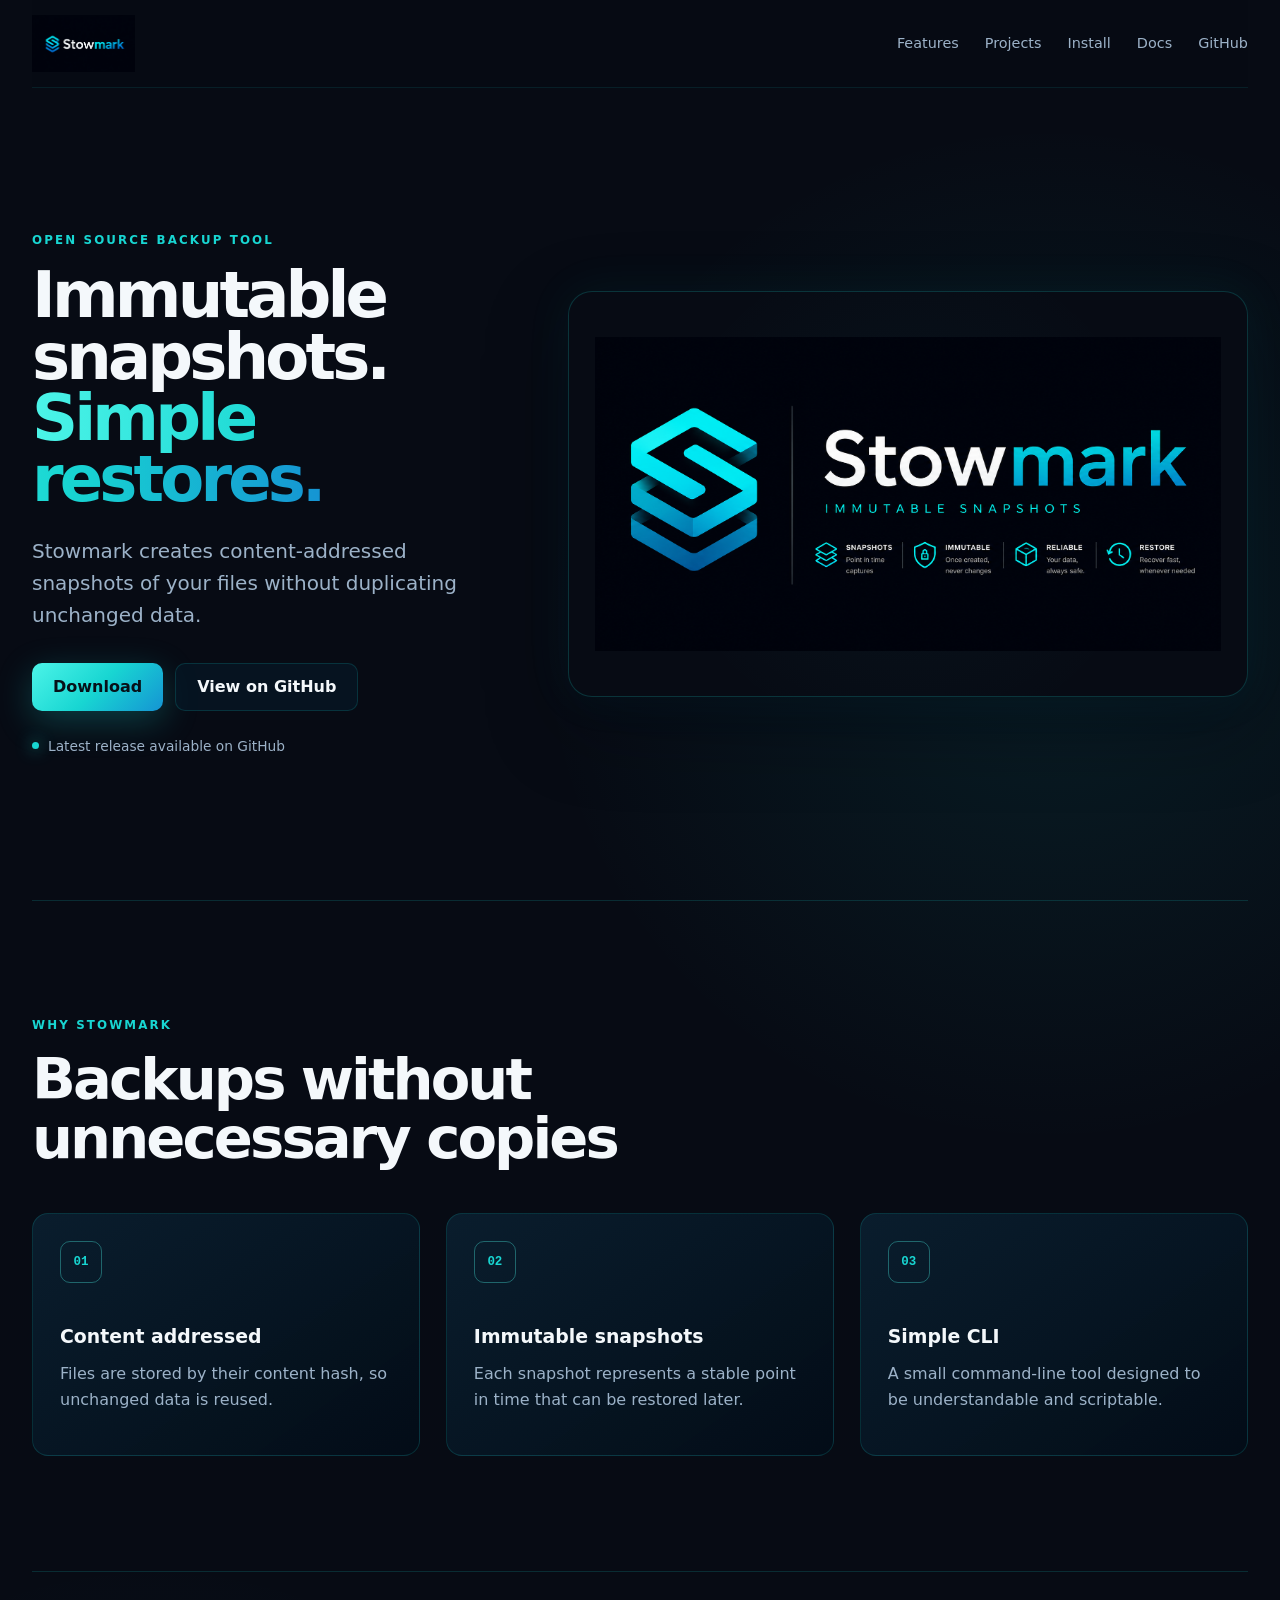
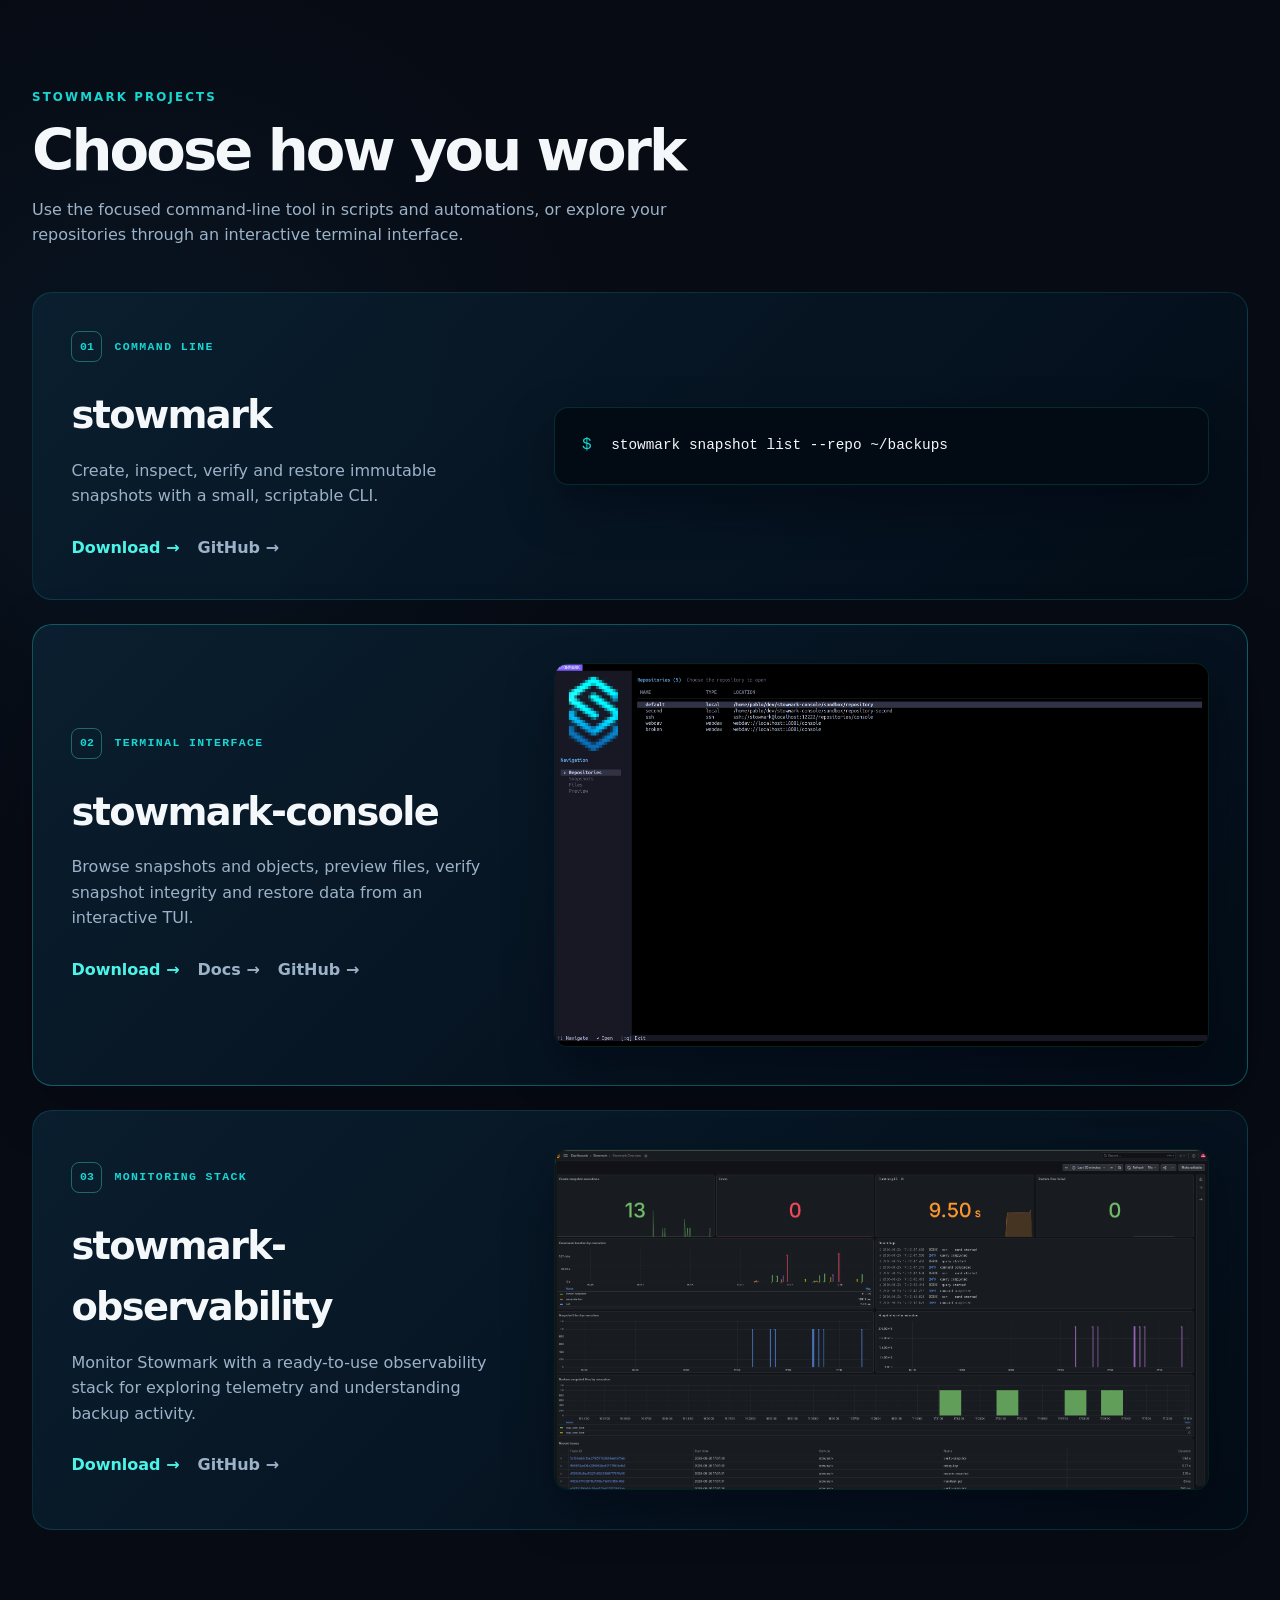
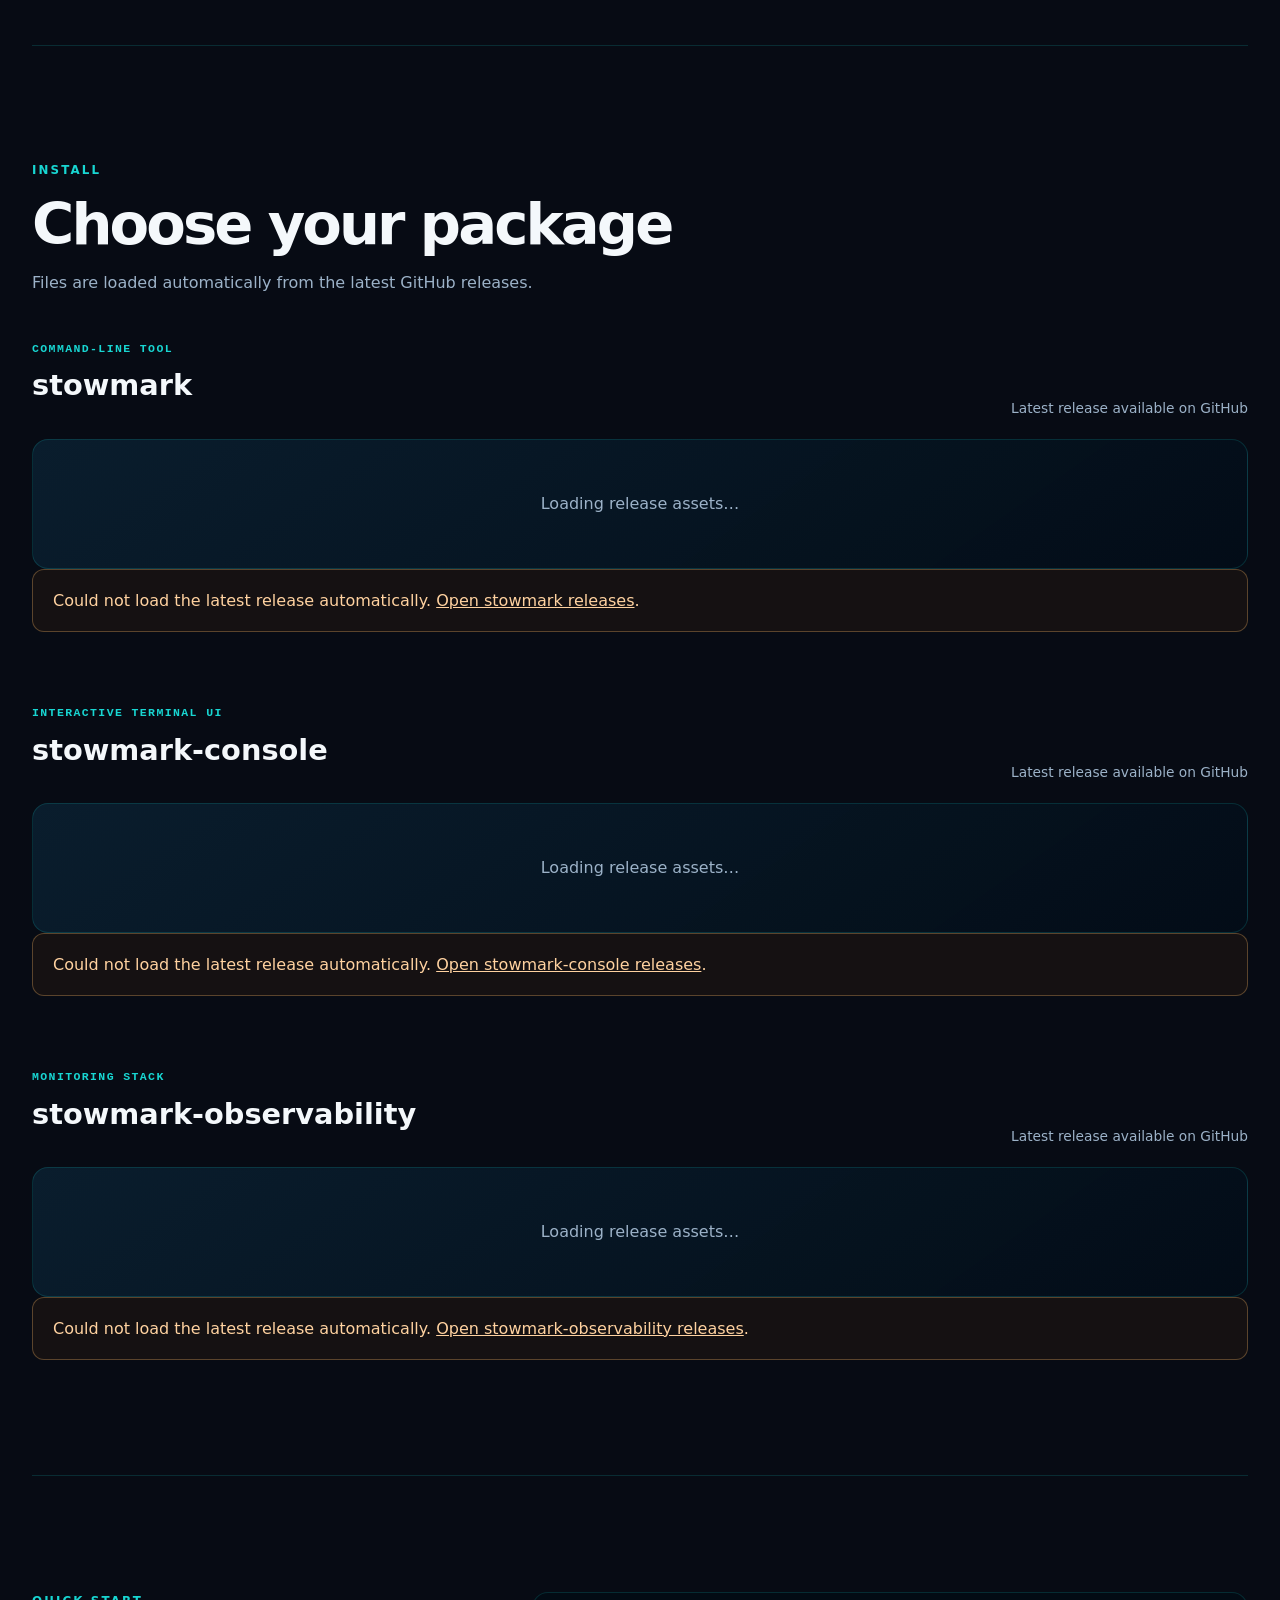
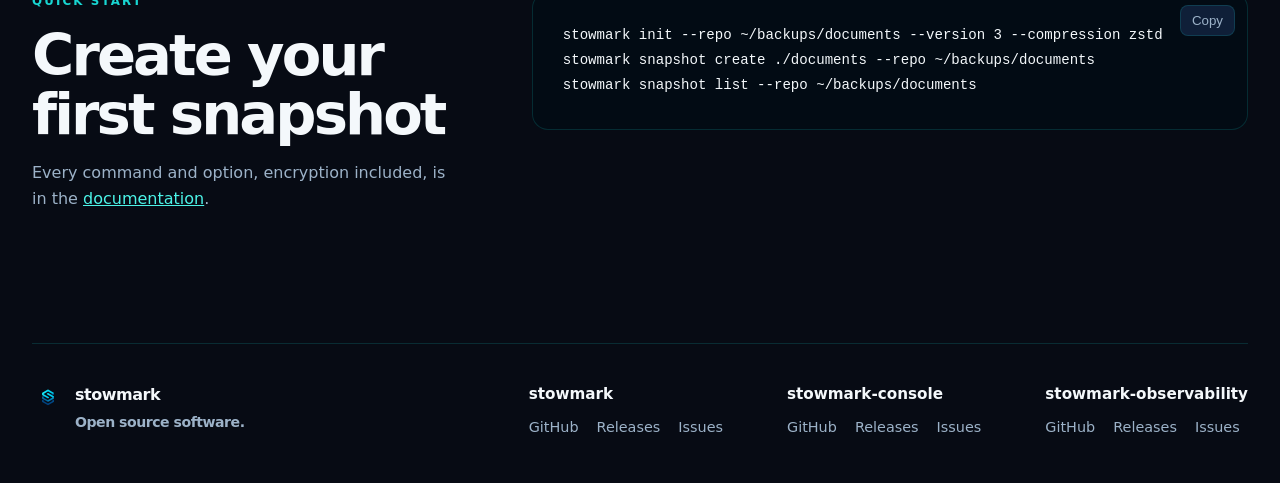
==== commit bb7eb87e: "Adding stowmark console docs in web." ====
--- a/web/index.html
+++ b/web/index.html
@@ -152,6 +152,10 @@
                             Download
                         </a>
                         <a class="project-link project-link-secondary"
+                           href="console.html">
+                            Docs
+                        </a>
+                        <a class="project-link project-link-secondary"
                            href="https://github.com/bruli-lab/stowmark-console"
                            rel="noreferrer">
                             GitHub
--- a/web/styles.css
+++ b/web/styles.css
@@ -952,6 +952,50 @@
     color: var(--accent-soft);
 }
 
+.docs-switch {
+    display: flex;
+    flex-direction: column;
+    gap: 4px;
+    margin-bottom: 28px;
+    padding: 6px;
+    border: 1px solid var(--border);
+    border-radius: 12px;
+    background: var(--bg-soft);
+}
+
+.docs-switch a {
+    padding: 8px 12px;
+    border-radius: 8px;
+    color: var(--muted);
+    text-decoration: none;
+    font-size: 0.9rem;
+    font-weight: 600;
+}
+
+.docs-switch a:hover {
+    color: var(--text);
+}
+
+.docs-switch a[aria-current="page"] {
+    color: var(--accent-soft);
+    background: var(--surface);
+}
+
+.docs-section .console-preview {
+    margin: 20px 0 24px;
+}
+
+.docs-list {
+    margin: 0 0 18px;
+    padding-left: 20px;
+    color: var(--muted);
+    line-height: 1.65;
+}
+
+.docs-list li + li {
+    margin-top: 4px;
+}
+
 .docs-content {
     min-width: 0;
     max-width: 920px;
